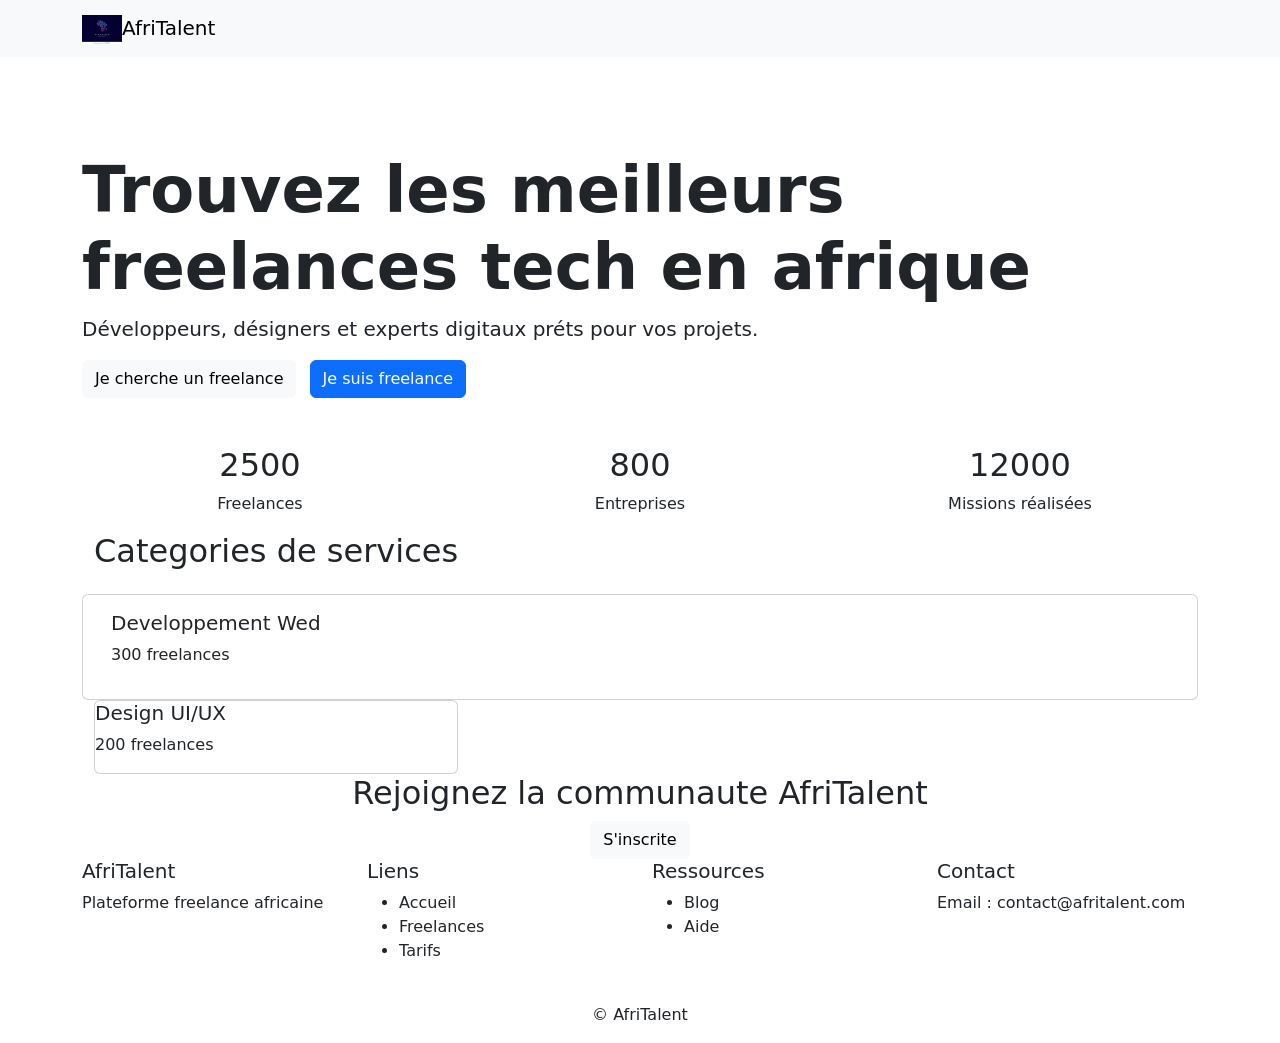
==== index.html @ ae6607b4 "HTML : structure complète des 5 pages avec sections et contenu texte" ====
<!DOCTYPE html>
<html lang="fr">
<head> 
<meta charset="UTF-8"> 
<meta name="viewport" content="width=device-width, initial-scale=1.0"> 
<title>AfriTalent — Accueil</title> 

<link 
href="https://cdn.jsdelivr.net/npm/bootstrap@5.3.0/dist/css/bootstrap.min.css" 
rel="stylesheet"> 

<link rel="stylesheet" href="css/style.css">
</head>
<body>   
    <header>
        <nav class="navbar navbar-expand">
          <div class="container">
            <a class="navbar-brand" href="index.html"></a>

             <button class="navbar-toggler" data-bs-toggle="collapse" data-bs-target="#menu">

              <span class="navbar-toggler-icon"></span>

             </button>

        <div class="collapse navbar-collapse"id="menu">

            <ul class="navbar-nav ms-auto">

                <li class="nav-item"><a class="nav-link" href="index.html">Accueil</a></li>
                <li class="nav-item"><a class="nav-link" href="freelances.html">freelances</a></li>
                <li class="nav-item"><a class="nav-link" href="tarisf.html">Tarisf</a></li>
                <li class="nav-item"><a class="nav-link" href="about.html">A propos</a></li>
                <li class="nav-item"><a class="nav-link" href="contact..html">Contact</a></li>

            </ul>
        </div>
    </nav>
        <nav class="navbar navbar-expand-lg fixed-top bg-light">

            <div class="container">
                <a class="navbar-brand" href="index.html"> <img src="images/Logo.png" width="40" alt="Logo AfriTalent" class="Logo" href="#">AfriTalent</a>

                
               
            </div>
        </div>
    </nav>
</header>

    <main class="container mt-5 pt-5">
        <section class="hero text-centre">
           <h1 class="display-3 fw-bold">Trouvez les meilleurs freelances tech en afrique</h1>

           <p class="lead">Développeurs, désigners et experts digitaux préts pour vos projets.</p>

         <button class="btn btn-light me-2">Je cherche un freelance</button>

          <button class="btn btn-primary">Je suis freelance</button>

        </section>

        <section class="stats text-center mt-5">
            <div class="row mt-5">
                <div class="col-md-4">
                    <h2 class="counter" data-bs-target="2500">2500</h2>

                    <p>Freelances</p>
                </div>

                
                <div class="col-md-4">
                    <h2 class="counter" data-target="800">800</h2>

                     <p>Entreprises</p>
                 </div>
                 <div class="col-md-4">
                    <h2 class="counter" data-target="12000">12000</h2>

                    <p>Missions réalisées</p>
                </div>
                

            </div>
        </section>

        <section class="categories container">
            <h2 class="text-centre">Categories de services</h2>

            <div class="row mt-4">
                <div class="card category">
                    <div class="card-body">
                        <i class="bi bi-code-slash"></i>
                        <h5>Developpement Wed</h5>
                        <p>300 freelances</p>
                    </div>
                </div>
            </div>

            <div class="col-md-4">
                <div class="card category">
                    <div class="card-boby">
                        <i class="bi bi-palette"></i>
                        <h5>Design UI/UX</h5>
                        <p>200 freelances</p>
                    </div>
                </div>
            </div>

        </section>

        <section class="cta text-center">
            <h2>Rejoignez la communaute AfriTalent</h2>

            <a class="btn btn-light" href="#">S'inscrite</a>

        </section>
    </main>

    <footer class="footer">

        <div class="container">
            <div class="row">
                <div class="col-md-3">
                    <h5>AfriTalent</h5>
                <p>Plateforme freelance africaine</p>
       </div>

    <div class="col-md-3">
       <h5>Liens</h5>  
         <ul>
            <li>Accueil</li>
            <li>Freelances</li>
            <li>Tarifs</li>
        </ul> 
     </div>
 

    <div class="col-md-3">
       <h5>Ressources</h5>
         <ul>
           <li>Blog</li>
           <li>Aide</li>
         </ul>
    </div>
   
    <div class="col-md-3">
       <h5>Contact</h5>
    <p>Email : contact@afritalent.com</p>
    </div>



    <p class="text-center mt-4">
      © <span id="year"></span> AfriTalent
    </p>


</footer>

<script src="js/main.js"></script>

<src="https://cdn.jsdelivr.net/npm/bootstrap@5.3.0/dist/js/bootstrap.bundle.min.js"
></script> 


</body>
</html>
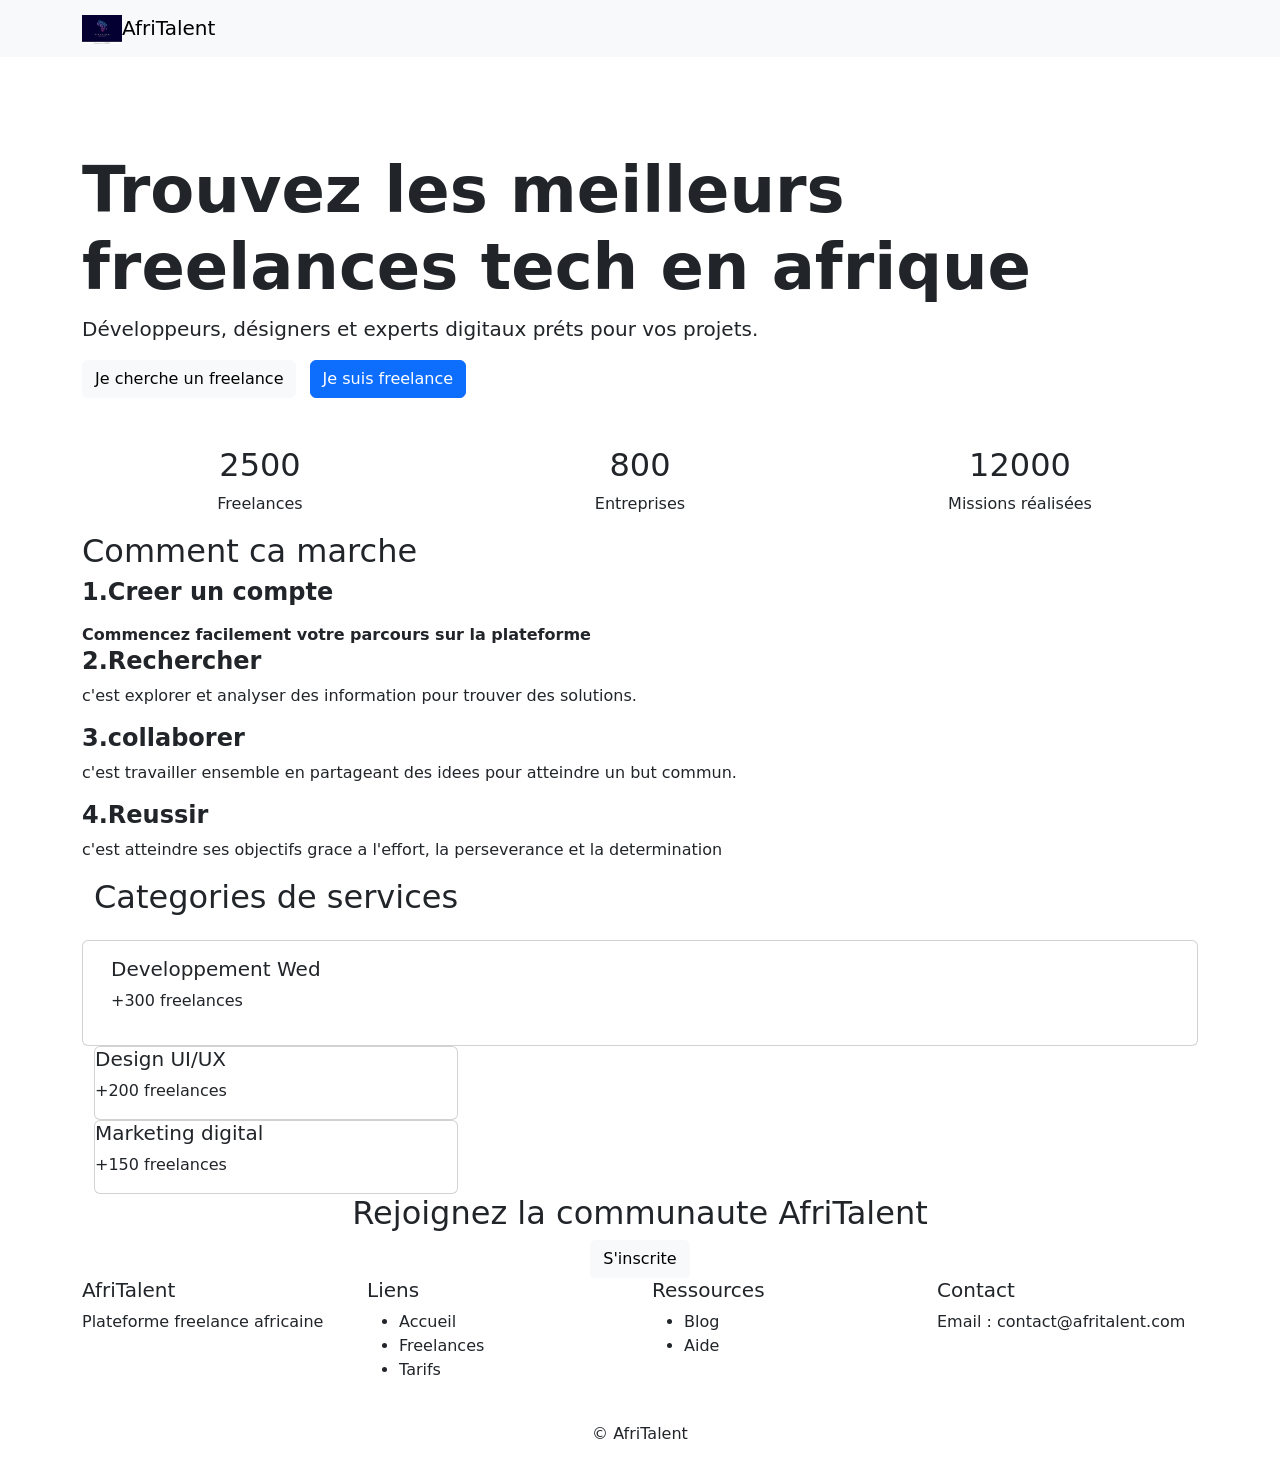
==== commit cbf71e81: "HTML : structure complète des 5 pages avec sections et contenu texte" ====
--- a/index.html
+++ b/index.html
@@ -84,6 +84,32 @@
             </div>
         </section>
 
+        <section class="marche">
+            <h2>Comment ca marche</h2>
+
+
+            <div><i class="fa-solid fa-user"></i></div>
+               <h4><b>1.Creer un compte</b></h4>
+               <p></p>
+  
+                <strong>Commencez facilement votre parcours sur la plateforme</strong>
+
+            <div><i class="fa-solid fa-magnifying-glass fa-2x1"></i></div> 
+               <h4><b>2.Rechercher</b></h4> 
+               <p>c'est explorer et analyser des information pour trouver des solutions.</p> 
+            
+            
+        
+
+            <div><i class="fa-solid fa-user-group fa-2x1"></i></div>
+               <h4><b>3.collaborer</b></h4>
+               <p> c'est travailler ensemble en partageant des idees pour atteindre un but commun.</p>
+
+               <div><i class="fa-solid fa-user-group fa-2x1"></i></div>
+               <h4><b>4.Reussir</b></h4>
+               <p>c'est atteindre ses objectifs grace a l'effort, la perseverance et la determination</p>
+        </section>
+        
         <section class="categories container">
             <h2 class="text-centre">Categories de services</h2>
 
@@ -92,7 +118,7 @@
                     <div class="card-body">
                         <i class="bi bi-code-slash"></i>
                         <h5>Developpement Wed</h5>
-                        <p>300 freelances</p>
+                        <p>+300 freelances</p>
                     </div>
                 </div>
             </div>
@@ -102,10 +128,22 @@
                     <div class="card-boby">
                         <i class="bi bi-palette"></i>
                         <h5>Design UI/UX</h5>
-                        <p>200 freelances</p>
+                        <p>+200 freelances</p>
                     </div>
                 </div>
             </div>
+
+
+            <div class="col-md-4">
+                <div class="card category">
+                    <div class="card-boby">
+                        <i class="bi bi-palette"></i>
+                        <h5>Marketing digital</h5>
+                        <p>+150 freelances</p>
+                    </div>
+                </div>
+            </div>
+
 
         </section>
 
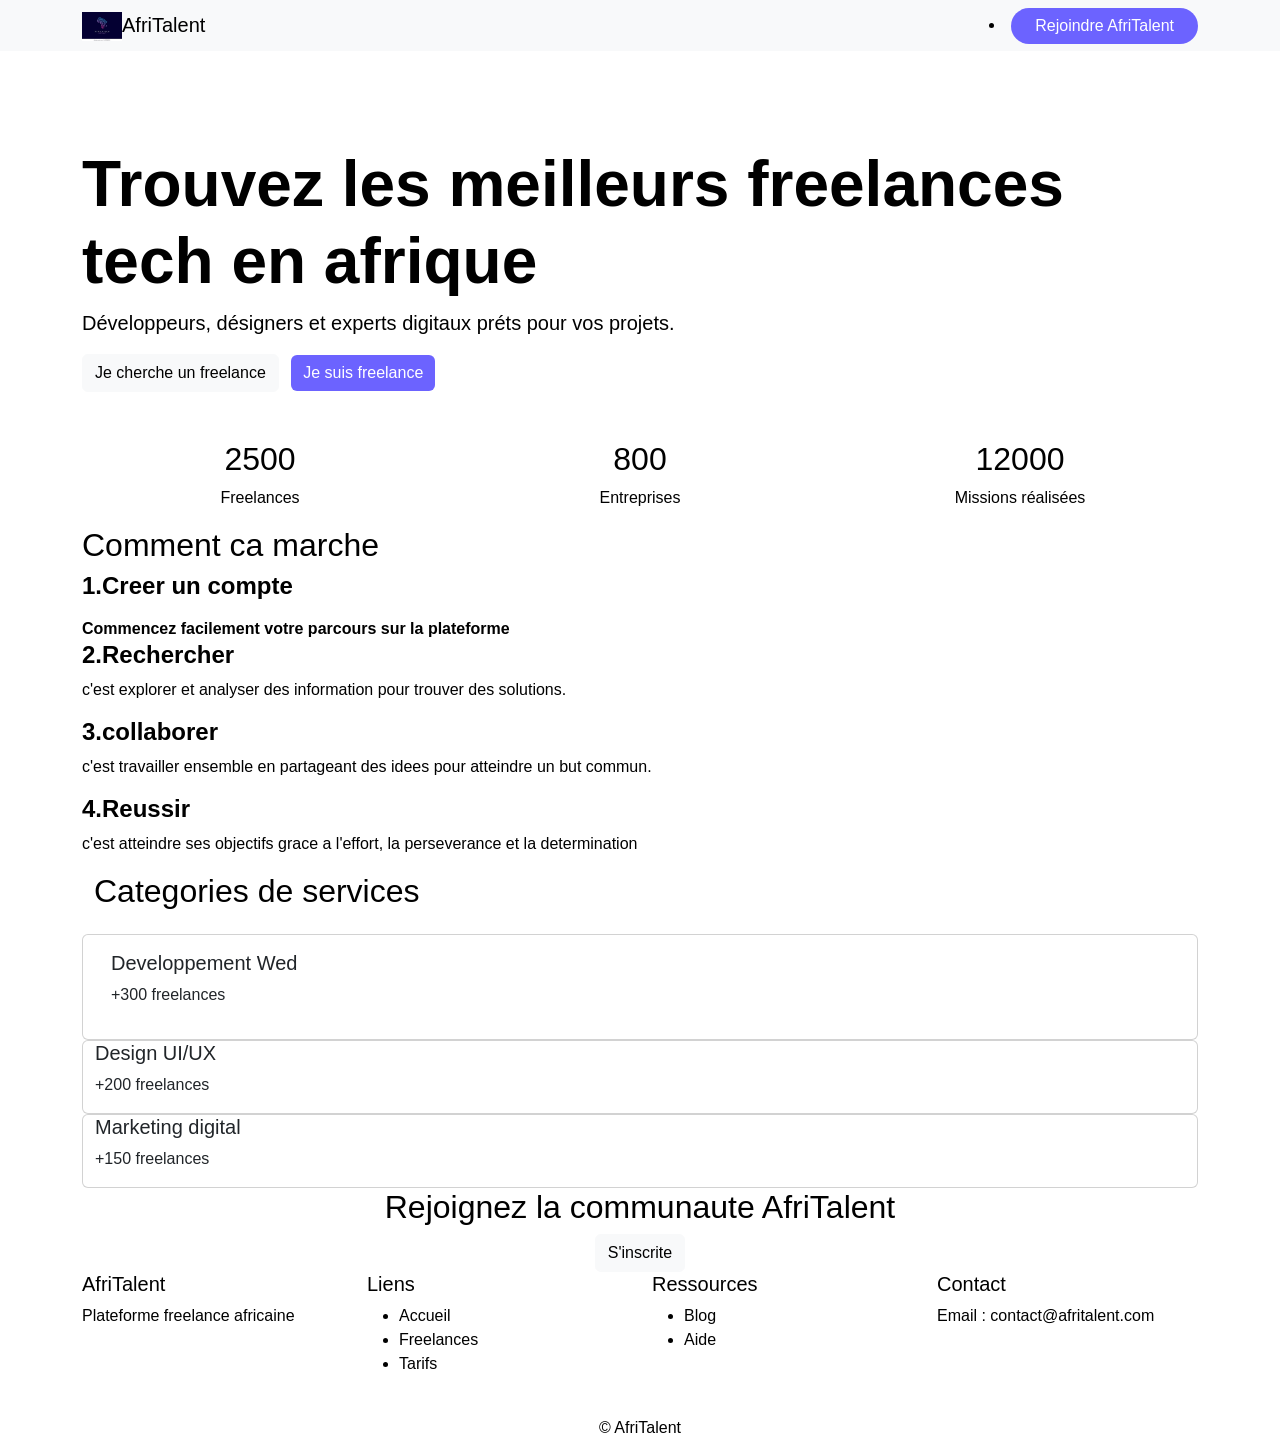
==== commit 9d265b0e: "CSS : variables, typographie, layout général et styles de base" ====
--- a/index.html
+++ b/index.html
@@ -32,7 +32,11 @@
                 <li class="nav-item"><a class="nav-link" href="tarisf.html">Tarisf</a></li>
                 <li class="nav-item"><a class="nav-link" href="about.html">A propos</a></li>
                 <li class="nav-item"><a class="nav-link" href="contact..html">Contact</a></li>
-
+                <li class="nav-item ms-lg-3">
+
+                      <button id="theme-toggle" class="btn btn-sm btn-outline-secondary">🌙</button>
+
+                </li>
             </ul>
         </div>
     </nav>
@@ -42,7 +46,9 @@
                 <a class="navbar-brand" href="index.html"> <img src="images/Logo.png" width="40" alt="Logo AfriTalent" class="Logo" href="#">AfriTalent</a>
 
                 
-               
+                 <li class="nav-item ms-lg-3">
+                        <a class="btn btn-primary rounded-pill px-4" href="#">Rejoindre AfriTalent</a>
+                 </li>
             </div>
         </div>
     </nav>
@@ -123,10 +129,10 @@
                 </div>
             </div>
 
-            <div class="col-md-4">
+            <div class="row -mt-4">
                 <div class="card category">
                     <div class="card-boby">
-                        <i class="bi bi-palette"></i>
+                        <i class="bi bi-code-slash"></i>
                         <h5>Design UI/UX</h5>
                         <p>+200 freelances</p>
                     </div>
@@ -134,10 +140,10 @@
             </div>
 
 
-            <div class="col-md-4">
+            <div class="row -mt-4">
                 <div class="card category">
                     <div class="card-boby">
-                        <i class="bi bi-palette"></i>
+                        <i class="bi bi-code-slash"></i>
                         <h5>Marketing digital</h5>
                         <p>+150 freelances</p>
                     </div>
--- a/css/style.css
+++ b/css/style.css
@@ -0,0 +1,39 @@
+:root{
+   --primary: #6C63FF;
+   --dark:#111;
+   --light:#fff;
+   --gray:#f5f5f5;
+   --text-main:#334155;
+   --fontTitle:'Montserrat' , sans-serif;
+   --fontText:'Poppins' ,sans-serif;
+
+}
+
+*{
+    margin: 0;
+    padding: 0;
+    box-sizing: border-box;
+}
+
+body{
+    font-family:var(--fontText);
+    color:var(--text);
+    background: var(--light);
+    
+
+}
+
+.navbar{
+    background: white;
+    transition: var(--transition);
+    padding: 5px 0;
+}
+
+h1,h2,h3{
+    font-family: var(--fontTitle);
+}
+
+.btn-primary{
+    background: var(--primary);
+    border: none;
+}
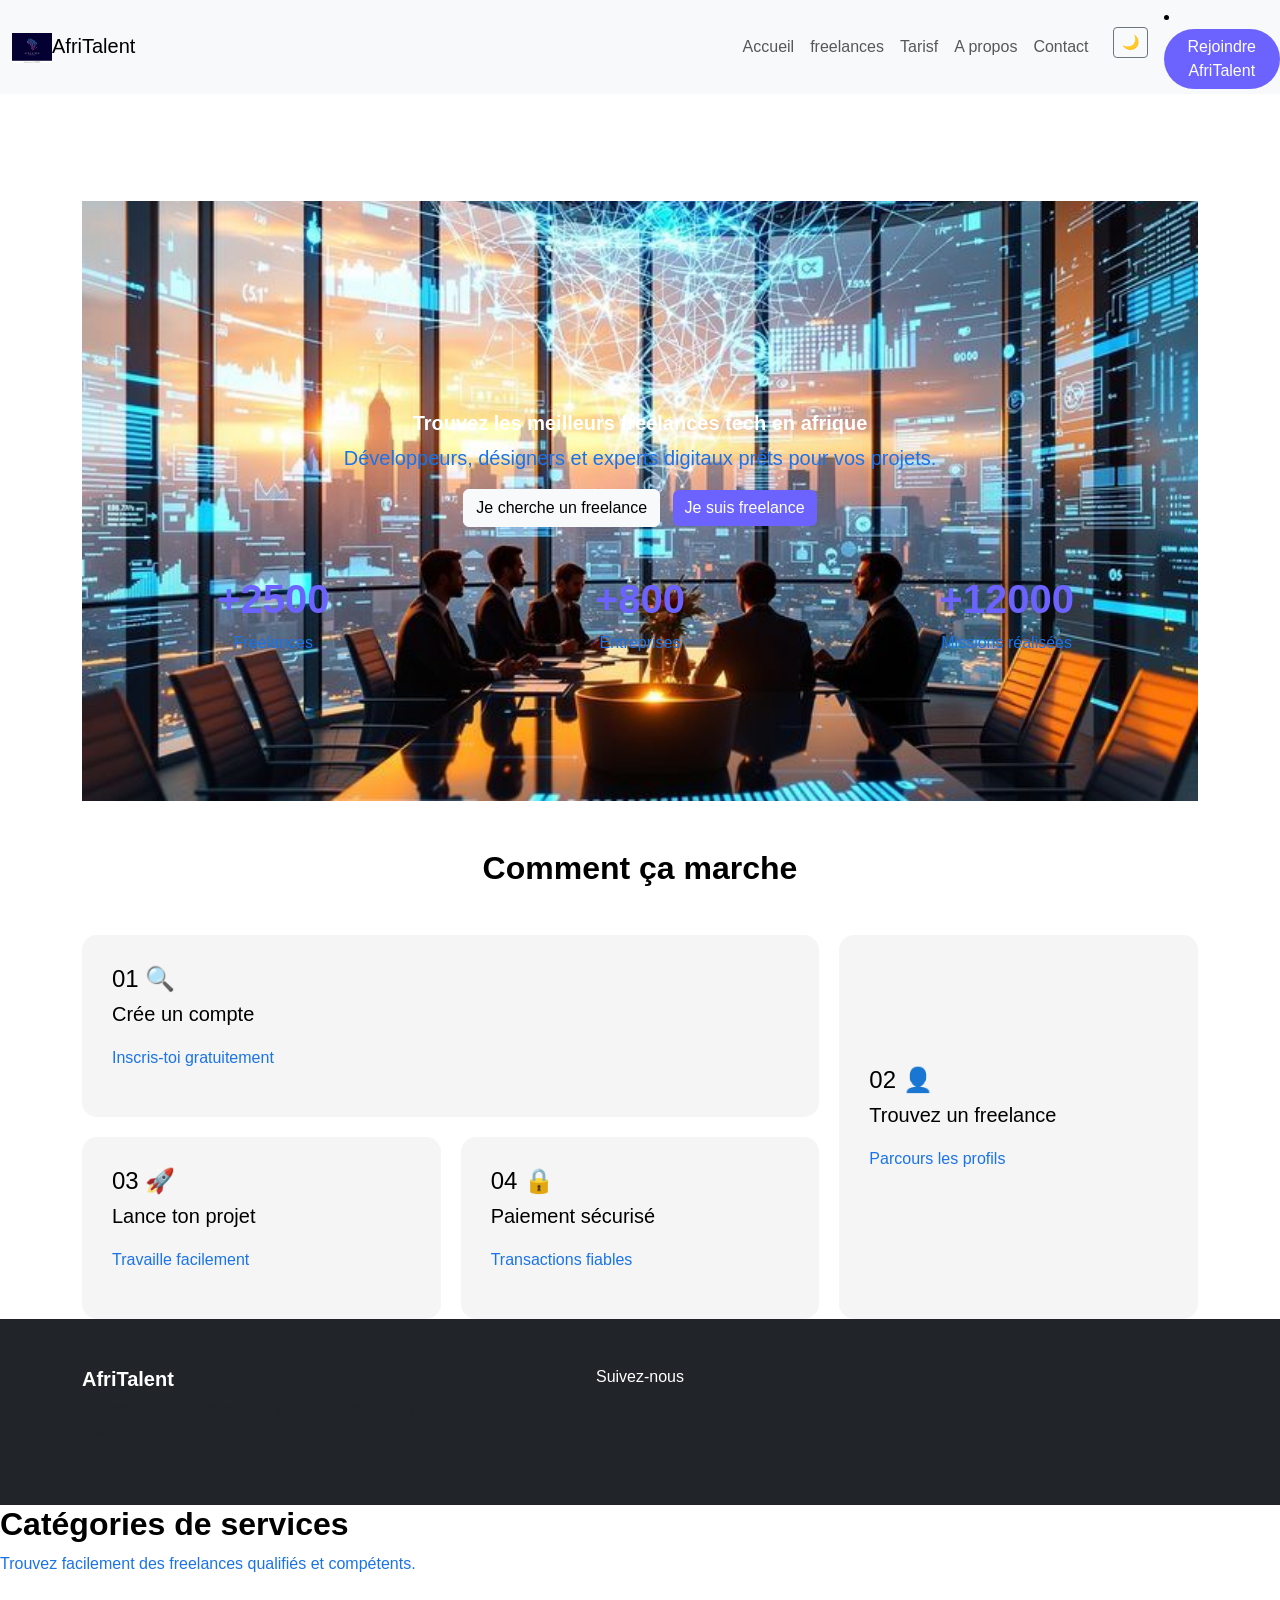
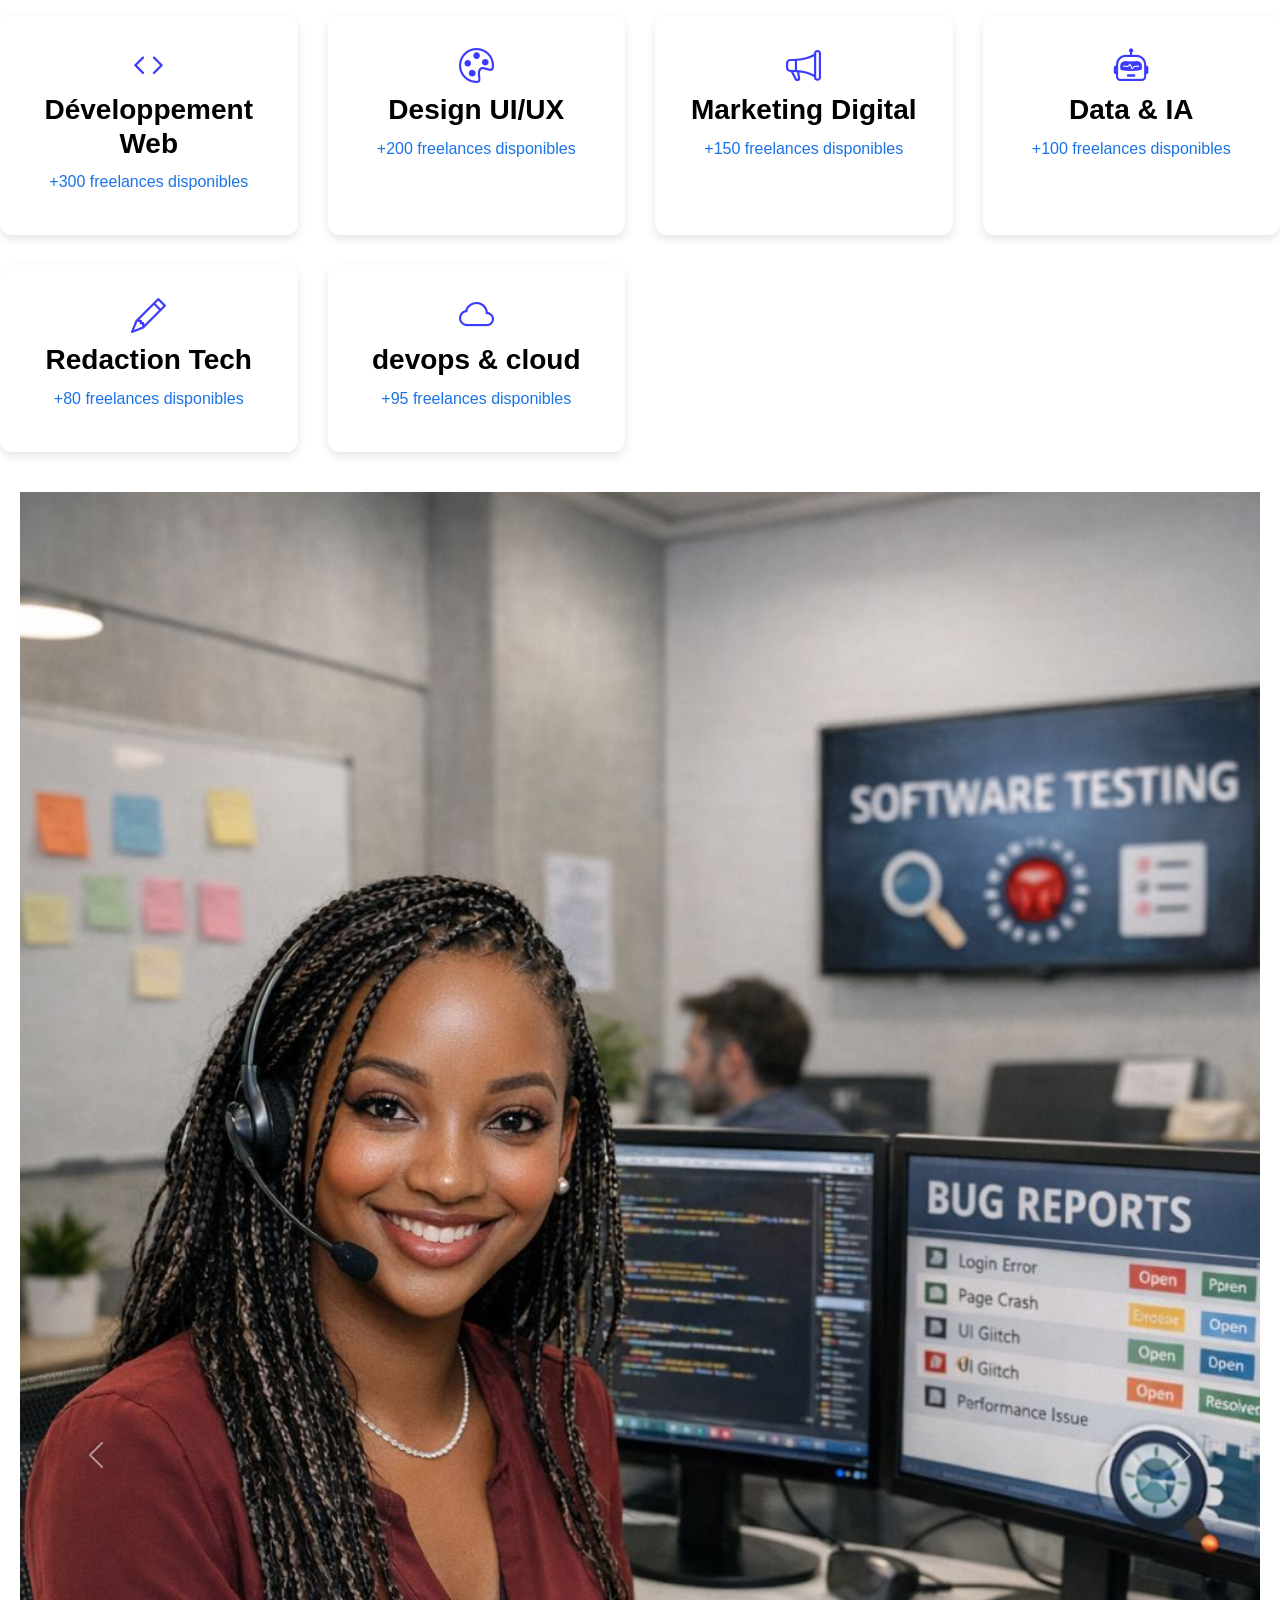
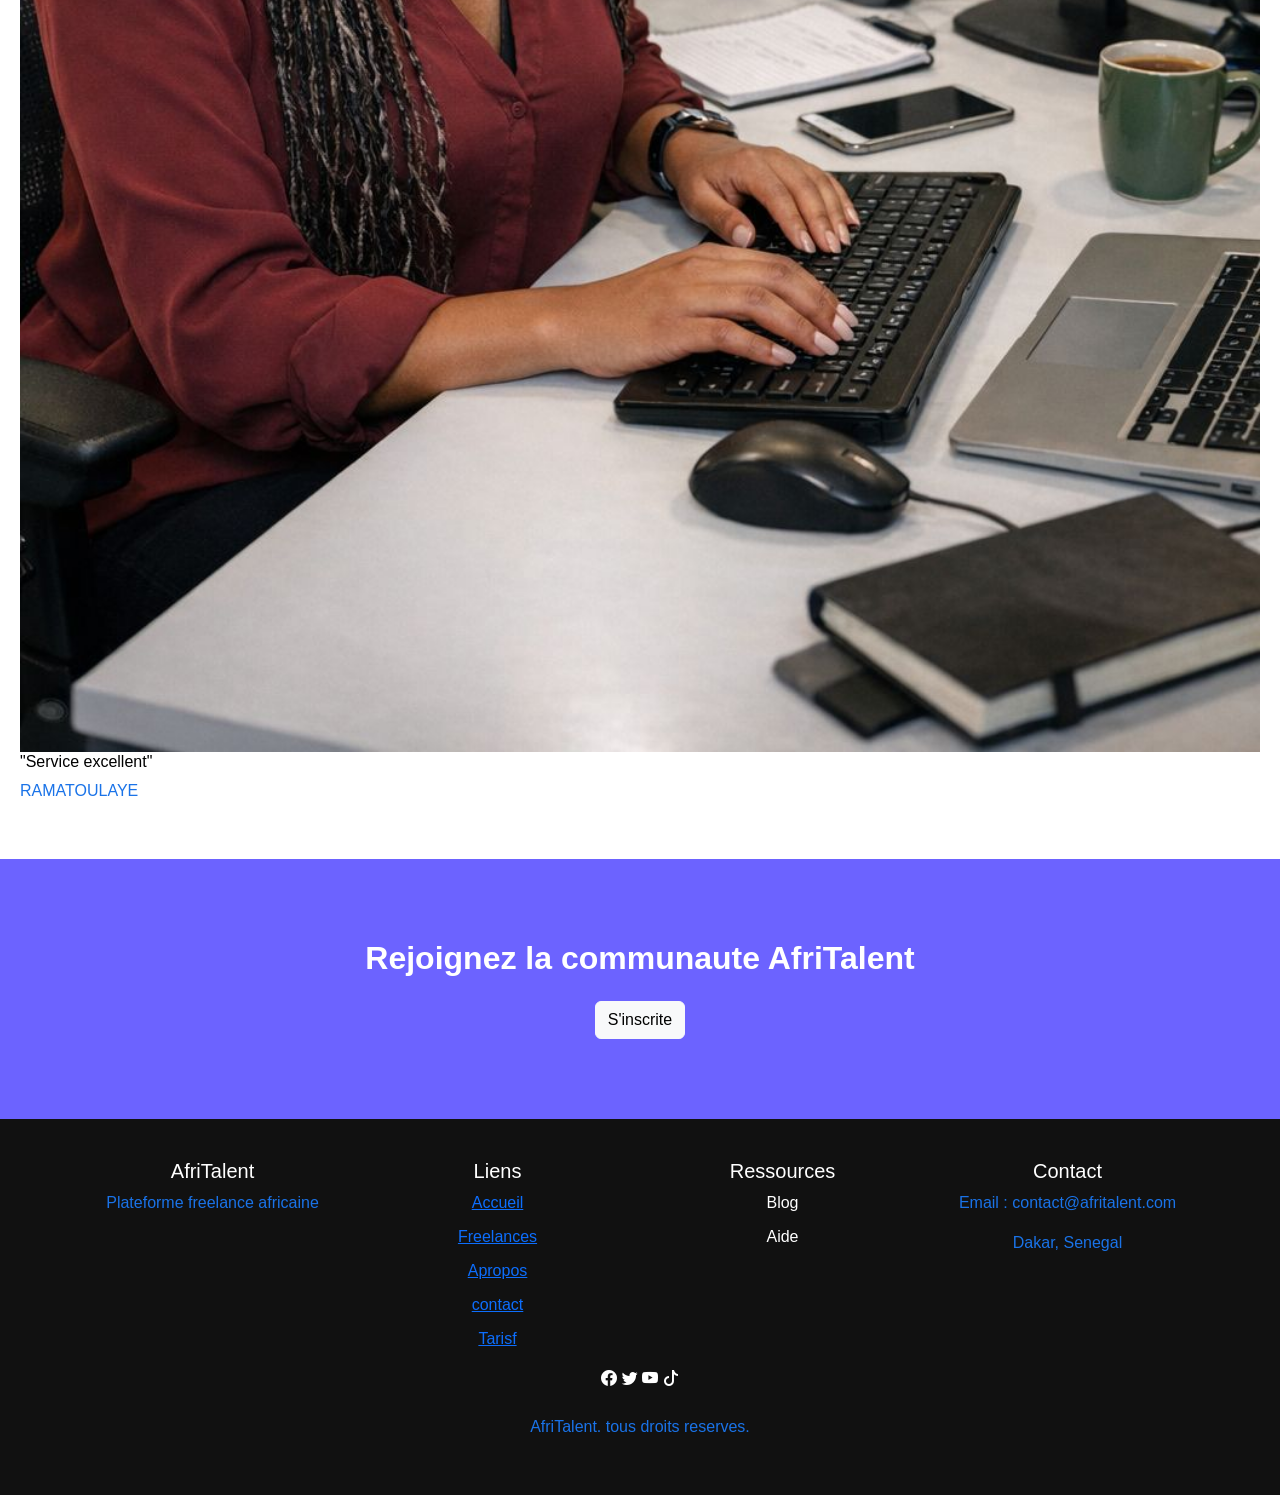
==== commit 82b8bf52: ": Bento Grid, sections hero et catégories, effets hover" ====
--- a/index.html
+++ b/index.html
@@ -1,212 +1,304 @@
 <!DOCTYPE html>
 <html lang="fr">
-<head> 
-<meta charset="UTF-8"> 
-<meta name="viewport" content="width=device-width, initial-scale=1.0"> 
-<title>AfriTalent — Accueil</title> 
-
-<link 
-href="https://cdn.jsdelivr.net/npm/bootstrap@5.3.0/dist/css/bootstrap.min.css" 
-rel="stylesheet"> 
-
-<link rel="stylesheet" href="css/style.css">
+
+<head>
+    <meta charset="UTF-8">
+    <meta name="viewport" content="width=device-width, initial-scale=1.0">
+    <title>AfriTalent — Accueil</title>
+
+    <link href="https://cdn.jsdelivr.net/npm/bootstrap@5.3.0/dist/css/bootstrap.min.css" rel="stylesheet">
+    
+    <link rel="stylesheet" href="https://cdn.jsdelivr.net/npm/bootstrap-icons@1.13.1/font/bootstrap-icons.min.css">
+
+    <link rel="stylesheet" href="css/style.css">
 </head>
-<body>   
+
+<body>
     <header>
         <nav class="navbar navbar-expand">
-          <div class="container">
-            <a class="navbar-brand" href="index.html"></a>
-
-             <button class="navbar-toggler" data-bs-toggle="collapse" data-bs-target="#menu">
-
-              <span class="navbar-toggler-icon"></span>
-
-             </button>
-
-        <div class="collapse navbar-collapse"id="menu">
-
-            <ul class="navbar-nav ms-auto">
-
-                <li class="nav-item"><a class="nav-link" href="index.html">Accueil</a></li>
-                <li class="nav-item"><a class="nav-link" href="freelances.html">freelances</a></li>
-                <li class="nav-item"><a class="nav-link" href="tarisf.html">Tarisf</a></li>
-                <li class="nav-item"><a class="nav-link" href="about.html">A propos</a></li>
-                <li class="nav-item"><a class="nav-link" href="contact..html">Contact</a></li>
-                <li class="nav-item ms-lg-3">
-
-                      <button id="theme-toggle" class="btn btn-sm btn-outline-secondary">🌙</button>
-
-                </li>
-            </ul>
-        </div>
-    </nav>
+            <div class="container">
+                <a class="navbar-brand" href="index.html"></a>
+
+                <button class="navbar-toggler" data-bs-toggle="collapse" data-bs-target="#menu">
+
+                    <span class="navbar-toggler-icon"></span>
+
+                </button>
+
+        </nav>
         <nav class="navbar navbar-expand-lg fixed-top bg-light">
 
             <div class="container">
-                <a class="navbar-brand" href="index.html"> <img src="images/Logo.png" width="40" alt="Logo AfriTalent" class="Logo" href="#">AfriTalent</a>
-
-                
-                 <li class="nav-item ms-lg-3">
-                        <a class="btn btn-primary rounded-pill px-4" href="#">Rejoindre AfriTalent</a>
-                 </li>
-            </div>
-        </div>
-    </nav>
-</header>
-
+                <a class="navbar-brand" href="index.html"> <img src="images/Logo.png" width="40" alt="Logo AfriTalent"
+                        class="Logo" href="#">AfriTalent</a>
+
+            </div>
+            <div class="collapse navbar-collapse w-75" id="menu">
+
+                <ul class="navbar-nav ms-auto">
+
+                    <li class="nav-item"><a class="nav-link" href="index.html">Accueil</a></li>
+                    <li class="nav-item"><a class="nav-link" href="freelances.html">freelances</a></li>
+                    <li class="nav-item"><a class="nav-link" href="tarisf.html">Tarisf</a></li>
+                    <li class="nav-item"><a class="nav-link" href="about.html">A propos</a></li>
+                    <li class="nav-item"><a class="nav-link" href="contact..html">Contact</a></li>
+                    <li class="nav-item ms-lg-3">
+                        <button id="theme-toggle" class="btn btn-sm btn-outline-secondary">🌙</button>
+                    </li>
+                </ul>
+            </div>
+            <li class="nav-item ms-lg-3">
+                <a class="btn btn-primary rounded-pill px-4" href="#">Rejoindre AfriTalent</a>
+            </li>
+            </div>
+        </nav>
+    </header>
+<!--hero-->
     <main class="container mt-5 pt-5">
         <section class="hero text-centre">
-           <h1 class="display-3 fw-bold">Trouvez les meilleurs freelances tech en afrique</h1>
-
-           <p class="lead">Développeurs, désigners et experts digitaux préts pour vos projets.</p>
-
-         <button class="btn btn-light me-2">Je cherche un freelance</button>
-
-          <button class="btn btn-primary">Je suis freelance</button>
-
+            <h1 class="display-3 fw-bold">Trouvez les meilleurs freelances tech en afrique</h1>
+
+            <p class="lead">Développeurs, désigners et experts digitaux préts pour vos projets.</p>
+
+            <button class="btn btn-light me-2">Je cherche un freelance</button>
+
+            <button class="btn btn-primary">Je suis freelance</button>
+             <div class="row mt-5">
+                <div class="col-md-4">
+                    <h2 class="counter" data-bs-target="2500">+2500</h2>
+
+                    <p>Freelances</p>
+                </div> 
+
+
+                <div class="col-md-4">
+                    <h2 class="counter" data-target="800">+800</h2>
+
+                    <p>Entreprises</p>
+                </div>
+                <div class="col-md-4">
+                    <h2 class="counter" data-target="12000">+12000</h2>
+
+                    <p>Missions réalisées</p>
+                </div>
+
+
+            </div>
         </section>
 
-        <section class="stats text-center mt-5">
-            <div class="row mt-5">
-                <div class="col-md-4">
-                    <h2 class="counter" data-bs-target="2500">2500</h2>
-
-                    <p>Freelances</p>
-                </div>
-
-                
-                <div class="col-md-4">
-                    <h2 class="counter" data-target="800">800</h2>
-
-                     <p>Entreprises</p>
-                 </div>
-                 <div class="col-md-4">
-                    <h2 class="counter" data-target="12000">12000</h2>
-
-                    <p>Missions réalisées</p>
-                </div>
-                
-
-            </div>
-        </section>
-
-        <section class="marche">
-            <h2>Comment ca marche</h2>
-
-
-            <div><i class="fa-solid fa-user"></i></div>
-               <h4><b>1.Creer un compte</b></h4>
-               <p></p>
-  
-                <strong>Commencez facilement votre parcours sur la plateforme</strong>
-
-            <div><i class="fa-solid fa-magnifying-glass fa-2x1"></i></div> 
-               <h4><b>2.Rechercher</b></h4> 
-               <p>c'est explorer et analyser des information pour trouver des solutions.</p> 
-            
-            
-        
-
-            <div><i class="fa-solid fa-user-group fa-2x1"></i></div>
-               <h4><b>3.collaborer</b></h4>
-               <p> c'est travailler ensemble en partageant des idees pour atteindre un but commun.</p>
-
-               <div><i class="fa-solid fa-user-group fa-2x1"></i></div>
-               <h4><b>4.Reussir</b></h4>
-               <p>c'est atteindre ses objectifs grace a l'effort, la perseverance et la determination</p>
-        </section>
-        
-        <section class="categories container">
-            <h2 class="text-centre">Categories de services</h2>
-
-            <div class="row mt-4">
-                <div class="card category">
-                    <div class="card-body">
-                        <i class="bi bi-code-slash"></i>
-                        <h5>Developpement Wed</h5>
-                        <p>+300 freelances</p>
-                    </div>
-                </div>
-            </div>
-
-            <div class="row -mt-4">
-                <div class="card category">
-                    <div class="card-boby">
-                        <i class="bi bi-code-slash"></i>
-                        <h5>Design UI/UX</h5>
-                        <p>+200 freelances</p>
-                    </div>
-                </div>
-            </div>
-
-
-            <div class="row -mt-4">
-                <div class="card category">
-                    <div class="card-boby">
-                        <i class="bi bi-code-slash"></i>
-                        <h5>Marketing digital</h5>
-                        <p>+150 freelances</p>
-                    </div>
-                </div>
-            </div>
-
-
-        </section>
-
-        <section class="cta text-center">
-            <h2>Rejoignez la communaute AfriTalent</h2>
-
-            <a class="btn btn-light" href="#">S'inscrite</a>
-
-        </section>
+
     </main>
 
-    <footer class="footer">
-
+<!--Comment ca marche ?-->
+<section class="container mt-5">
+
+<h2 class="text-center mb-5">Comment ça marche</h2>
+
+  <div class="bento-grid">
+
+     <div class="box box1">
+     <h4>01 🔍</h4>
+     <h5>Crée un compte</h5>
+     <p>Inscris-toi gratuitement</p>
+     </div>
+
+    <div class="box box2">
+    <h4>02 👤</h4>
+    <h5>Trouvez un freelance</h5>
+    <p>Parcours les profils</p>
+    </div>
+
+    <div class="box box3">
+    <h4>03 🚀</h4>
+    <h5>Lance ton projet</h5>
+    <p>Travaille facilement</p>
+    </div>
+
+    <div class="box box4">
+    <h4>04 🔒</h4>
+    <h5>Paiement sécurisé</h5>
+    <p>Transactions fiables</p>
+    </div>
+
+</div>
+</section>
+
+
+    <footer class="bg-dark text-white py-5">
         <div class="container">
             <div class="row">
+                <div class="col-md-4 mb-4 mb-md-0">
+                    <h5 class="fw-bold">AfriTalent</h5>
+                    <p class="small text-muted">La plateforme de référence pour le freelancing tech en Afrique.</p>
+                </div>
+                <div class="col-md-4 mb-4 mb-md-0 text-center">
+                    <h6>Suivez-nous</h6>
+                    <div class="d-flex justify-content-center gap-3 fs-4">
+                        <a href="#" class="text-white"><i class="fab fa-linkedin"></i></a>
+                        <a href="#" class="text-white"><i class="fab fa-twitter"></i></a>
+                    </div>
+                </div>
+
+            </div>
+
+        </div>
+    </footer>
+
+<!--categories services-->
+
+<section class="categories">
+    <h2>Catégories de services</h2>
+    <p>Trouvez facilement des freelances qualifiés et compétents.</p>
+
+    <div class="categories-container">
+
+        <div class="categorie-card">
+            <i class="bi bi-code"></i>
+            <h3>Développement Web</h3>
+            <p>+300 freelances disponibles</p>
+        </div>
+
+        <div class="categorie-card">
+            <i class="bi bi-palette"></i>
+            <h3>Design UI/UX</h3>
+            <p>+200 freelances disponibles</p>
+        </div>
+
+        <div class="categorie-card">
+            <i class="bi bi-megaphone"></i>
+            <h3>Marketing Digital</h3>
+            <p>+150 freelances disponibles</p>
+        </div>
+
+        <div class="categorie-card">
+            <i class="bi bi-robot"></i>
+            <h3>Data & IA</h3>
+            <p>+100 freelances disponibles</p>
+        </div>
+
+        <div class="categorie-card">
+            <i class="bi bi-pencil"></i>
+            <h3>Redaction Tech</h3>
+            <p>+80 freelances disponibles</p>
+        </div>
+
+        <div class="categorie-card">
+            <i class="bi bi-cloud"></i>
+            <h3>devops & cloud</h3>
+            <p>+95 freelances disponibles</p>
+        </div>
+
+    </div>
+</section>
+
+
+    <!--TEMOIGNAGES-->
+
+<div id="carouselExample" class="carousel slide">
+     <div class="carousel-inner">
+
+     <div class="carousel-item active">
+      <img src="images/imageR1.jpg" class="d-block w-100" alt="...">
+        <h6>"Service excellent"</h6>
+         <p>RAMATOULAYE</p>
+    </div>
+
+
+    <div class="carousel-item">
+      <img src="images/imageR2.jpg" class="d-block w-100" alt="...">
+       <h6>client satisfait</h6>
+        <p>ASTOU NDIAYE</p>
+    </div>
+
+    <div class="carousel-item">
+      <img src="images/imageR3.jpg" class="d-block w-100" alt="...">
+       <h6>"Top plateforme"</h6>
+       <p>NDEYE NIANG</p>
+    </div>
+
+
+  </div>
+  <button class="carousel-control-prev" type="button" data-bs-target="#carouselExample" data-bs-slide="prev">
+    <span class="carousel-control-prev-icon" aria-hidden="true"></span>
+    <span class="visually-hidden">Previous</span>
+  </button>
+  <button class="carousel-control-next" type="button" data-bs-target="#carouselExample" data-bs-slide="next">
+    <span class="carousel-control-next-icon" aria-hidden="true"></span>
+    <span class="visually-hidden">Next</span>
+  </button>
+</div>
+    
+<!--CTA-->
+    <section class="cta text-center">
+        <h2>Rejoignez la communaute AfriTalent</h2>
+
+        <a class="btn btn-light mt-3" href="#">S'inscrite</a>
+
+    </section>
+
+    </main>
+
+    <footer class="footer">
+
+        <div class="container">
+
+            <div class="row">
+
                 <div class="col-md-3">
                     <h5>AfriTalent</h5>
-                <p>Plateforme freelance africaine</p>
-       </div>
-
-    <div class="col-md-3">
-       <h5>Liens</h5>  
-         <ul>
-            <li>Accueil</li>
-            <li>Freelances</li>
-            <li>Tarifs</li>
-        </ul> 
-     </div>
- 
-
-    <div class="col-md-3">
-       <h5>Ressources</h5>
-         <ul>
-           <li>Blog</li>
-           <li>Aide</li>
-         </ul>
-    </div>
-   
-    <div class="col-md-3">
-       <h5>Contact</h5>
-    <p>Email : contact@afritalent.com</p>
-    </div>
-
-
-
-    <p class="text-center mt-4">
-      © <span id="year"></span> AfriTalent
-    </p>
-
-
-</footer>
-
-<script src="js/main.js"></script>
-
-<src="https://cdn.jsdelivr.net/npm/bootstrap@5.3.0/dist/js/bootstrap.bundle.min.js"
-></script> 
+                    <p>Plateforme freelance africaine</p>
+                </div>
+
+                <div class="col-md-3">
+                    <h5>Liens</h5>
+                    <ul>
+                        <li><a href="">Accueil</a></li>
+                        <li><a href="freelances.html">Freelances</a></li>
+                        <li><a href="about.html">Apropos</a></li>
+                        <li><a href="contact..html">contact</a></li>
+                        <li><a href="tarisf.html">Tarisf</a></li>
+                    </ul>
+                </div>
+
+
+                <div class="col-md-3">
+                    <h5>Ressources</h5>
+                    <ul>
+                        <li>Blog</li>
+                        <li>Aide</li>
+                    </ul>
+                </div>
+
+                <div class="col-md-3">
+                    <h5>Contact</h5>
+                    <p>Email : contact@afritalent.com</p>
+                    <p>Dakar, Senegal</p>
+                </div>
+
+
+                <div>
+                    <i class="bi bi-facebook"><i class="fa-brands fa-facebook"></i></i>
+                    <i class="bi bi-twitter"></i>
+                    <i class="bi bi-youtube"></i>
+                    <i class="bi bi-tiktok"></i>
+                </div>
+            </div>
+
+
+
+            <p class="text-center mt-4">
+                <span id="year"></span> AfriTalent. tous droits reserves.
+            </p>
+
+
+    </footer>
+
+
+    <script src="https://cdn.jsdelivr.net/npm/bootstrap@5.3.0/dist/js/bootstrap.bundle.min.js"></script>
+
+    <script src="js/main.js"></script>
 
 
 </body>
+
 </html>
--- a/css/style.css
+++ b/css/style.css
@@ -6,6 +6,9 @@
    --text-main:#334155;
    --fontTitle:'Montserrat' , sans-serif;
    --fontText:'Poppins' ,sans-serif;
+   --font-body: 'inter' , sans-serif;
+   --spacing-base: 1rem;
+   --navbar-height: 85px;
 
 }
 
@@ -19,6 +22,7 @@
     font-family:var(--fontText);
     color:var(--text);
     background: var(--light);
+    padding-top: var(--navbar-height);
     
 
 }
@@ -31,9 +35,214 @@
 
 h1,h2,h3{
     font-family: var(--fontTitle);
+    font-weight: 600;
+}
+
+.hero{
+    background-image: url('../images/photo.jpg');
+    background-position: center;
+    background-size: cover;
+    background-repeat: no-repeat;
+    color: white;
+    padding: 200px 20px;
+    text-align: center;
+    height: 600px;
+   
+}
+.hero h1{
+    font-size: 45px;
+    font-weight: 700;
+}
+
+.hero h1{
+    font-size: 20px;
+    margin-top: 10px;
+}
+
+.stats{
+    padding: 60px 0;
 }
 
 .btn-primary{
     background: var(--primary);
     border: none;
 }
+
+/* font-weignt */
+.accordion-button{
+    font-weight: 600;
+}
+
+/* valeurs */
+section i{
+    color: var(--primary);
+    margin-bottom: 10px;
+}
+
+.counter{
+    font-size: 40px;
+    font-weight: bold;
+    color: var(--primary);
+}
+
+
+/* formulation */
+
+form button{
+    width: 100%;
+    border-radius: 10px;
+}
+/* Freelances */
+
+.freelances{
+    display: grid;
+    grid-template-rows: repeat(3, 200px);
+    gap: 25px;
+    margin-top: 40px;
+    padding: 20px; 
+}
+.card img{
+    width: 100%;
+    height: 300px;
+    object-fit: cover;
+    border-radius: 10px;
+
+}
+/* about */
+
+.taem img{
+    height: 200px;
+    width: 100%;
+    object-fit: cover;
+    border-radius: 10px;
+}
+
+/* temoignages */
+
+
+.carousel-item{
+    padding: 40px 20px;
+}
+ /* bento grid */
+.bento-grid{
+   display: grid;
+   grid-template-columns: repeat(3, 1fr);
+   gap: 20px;
+   margin-top: 40px;
+   align-items: stretch;
+}
+
+.box{
+    background: #f5f5f5;
+    padding: 30px;
+    border-radius: 15px;
+    height: 100%;
+    display: flex;
+    flex-direction: column;
+    justify-content: center;
+    transition: 0.3s;
+}
+
+.box:hover{
+    transform: translateY(-5px);
+    box-shadow: 0 10px 25px rgba(0, 0, 0, 0 .1);
+}
+/* effet bento */
+.box1{
+    grid-column: span 2;
+}
+
+.box2{
+    grid-row
+    : span 2;
+}
+
+.box p{ 
+    margin-top: 10px;
+    line-height: 1.7;
+
+}
+
+.categories-container{
+    display: grid;
+    grid-template-columns: repeat(auto-fit, minmax(250px, 1fr));
+    gap: 30px;
+    margin-top: 40px;
+}
+
+.categorie-card{
+    background: white;
+    padding: 25px;
+    border-radius: 12px;
+    text-align: center;
+    box-shadow: 0 4px 10px rgba(0,0,0,0.1);
+    transition: 0.3s;
+}
+
+.categorie-card:hover{
+    transform: translateY(-5px);
+}
+
+.categorie-card i{
+    font-size: 35px;
+    color: #3b3bff;
+    margin-bottom: 15px;
+}
+
+.categorie-card h3{
+    margin-bottom: 10px;
+}
+
+
+/* cards */
+.category-card{
+    background: white;
+    padding: 25px;
+    border-radius: 18px;
+    transition: all 0.3s ease;
+    cursor: pointer;
+    border: 1px solid transparent;
+}
+
+.card:hover{
+    transform: translateY( -5px);
+    box-shadow: 0 10px 25px rgba(0,0,0,0.2);
+}
+
+.category-card h3, p{
+   color: #1a73e8;
+}
+/* icone */
+.category-card i {
+    margin-bottom: 10px;
+    display: block;
+    color: var(--text-main);
+}
+
+
+
+/* cta */
+.cta{
+    background: var(--primary);
+    color: white;
+    padding: 80px;
+    text-align: center;
+}
+
+
+/* footer */
+.footer{
+    background: #111;
+    color:white;
+    padding: 40px;
+    text-align: center;
+}
+
+.footer ul{
+    list-style: none;
+    padding: 0;
+}
+
+.footer li{
+    margin-bottom: 10px;
+}
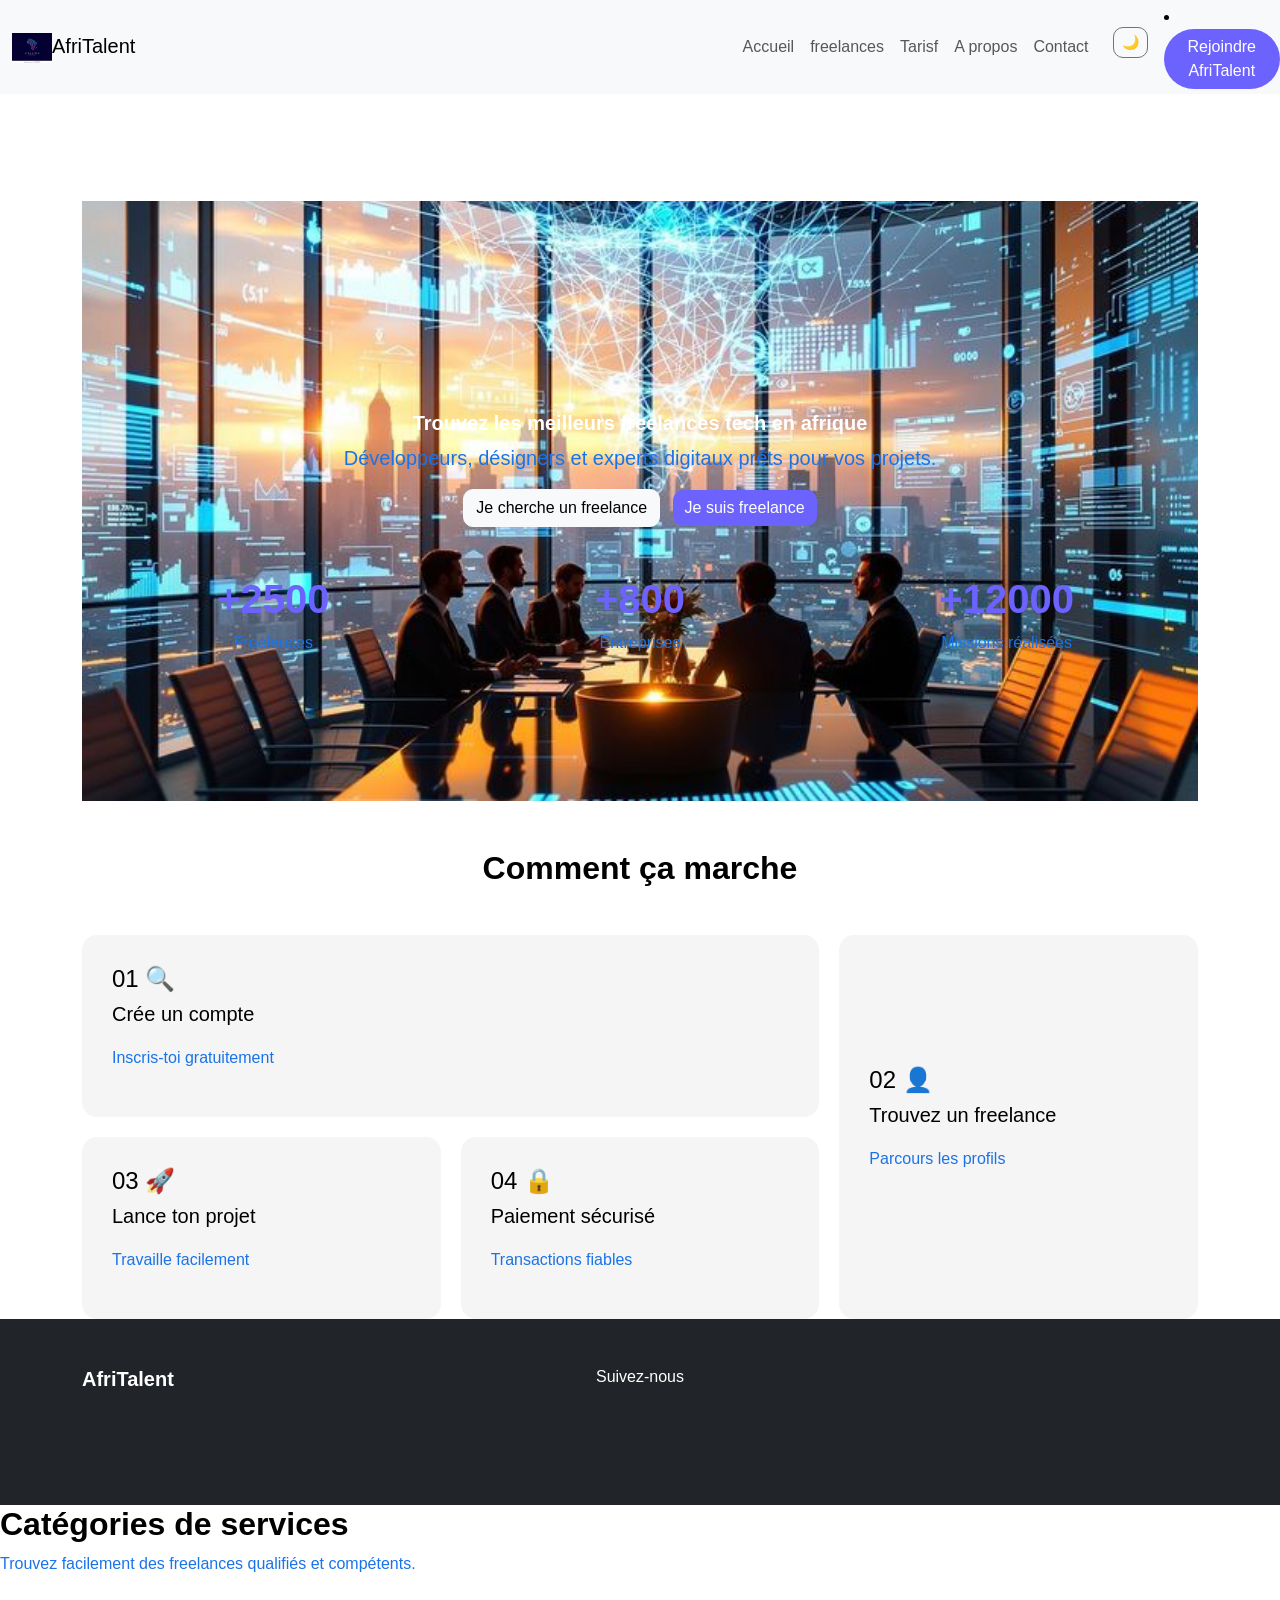
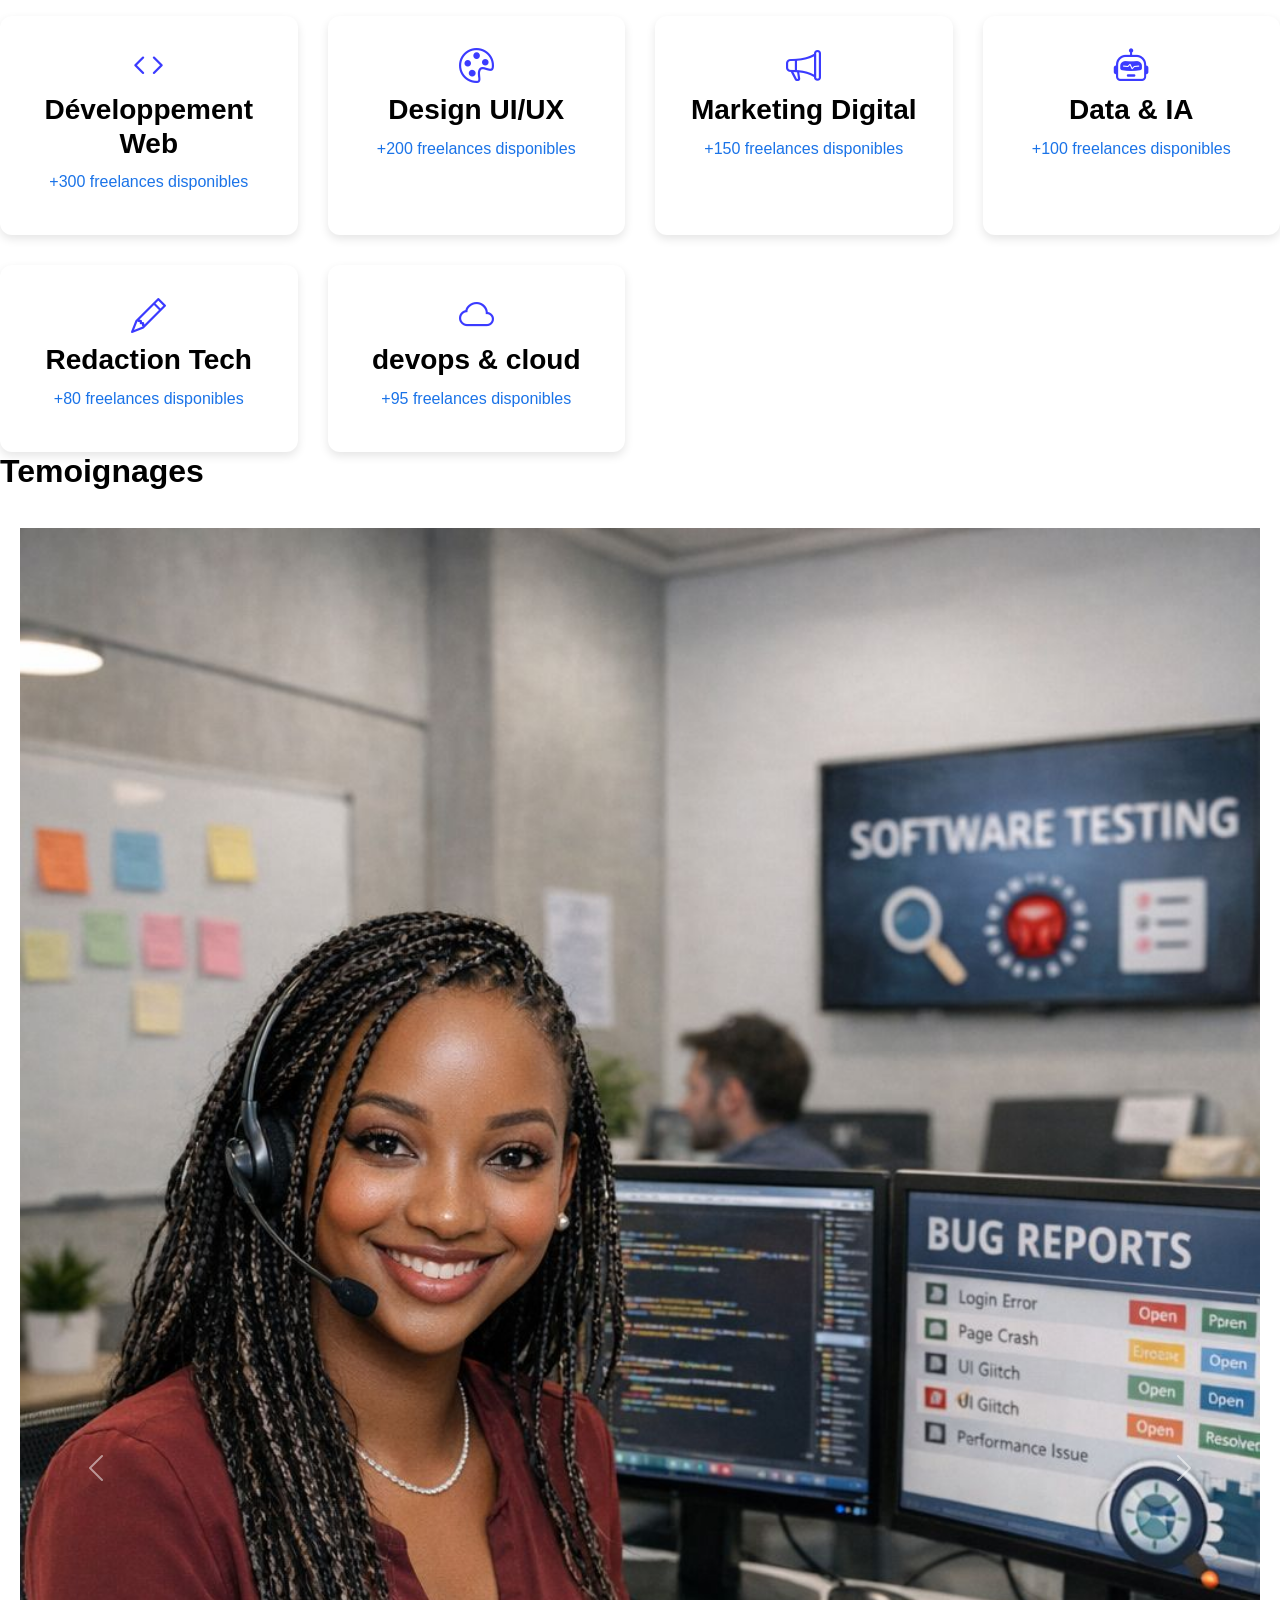
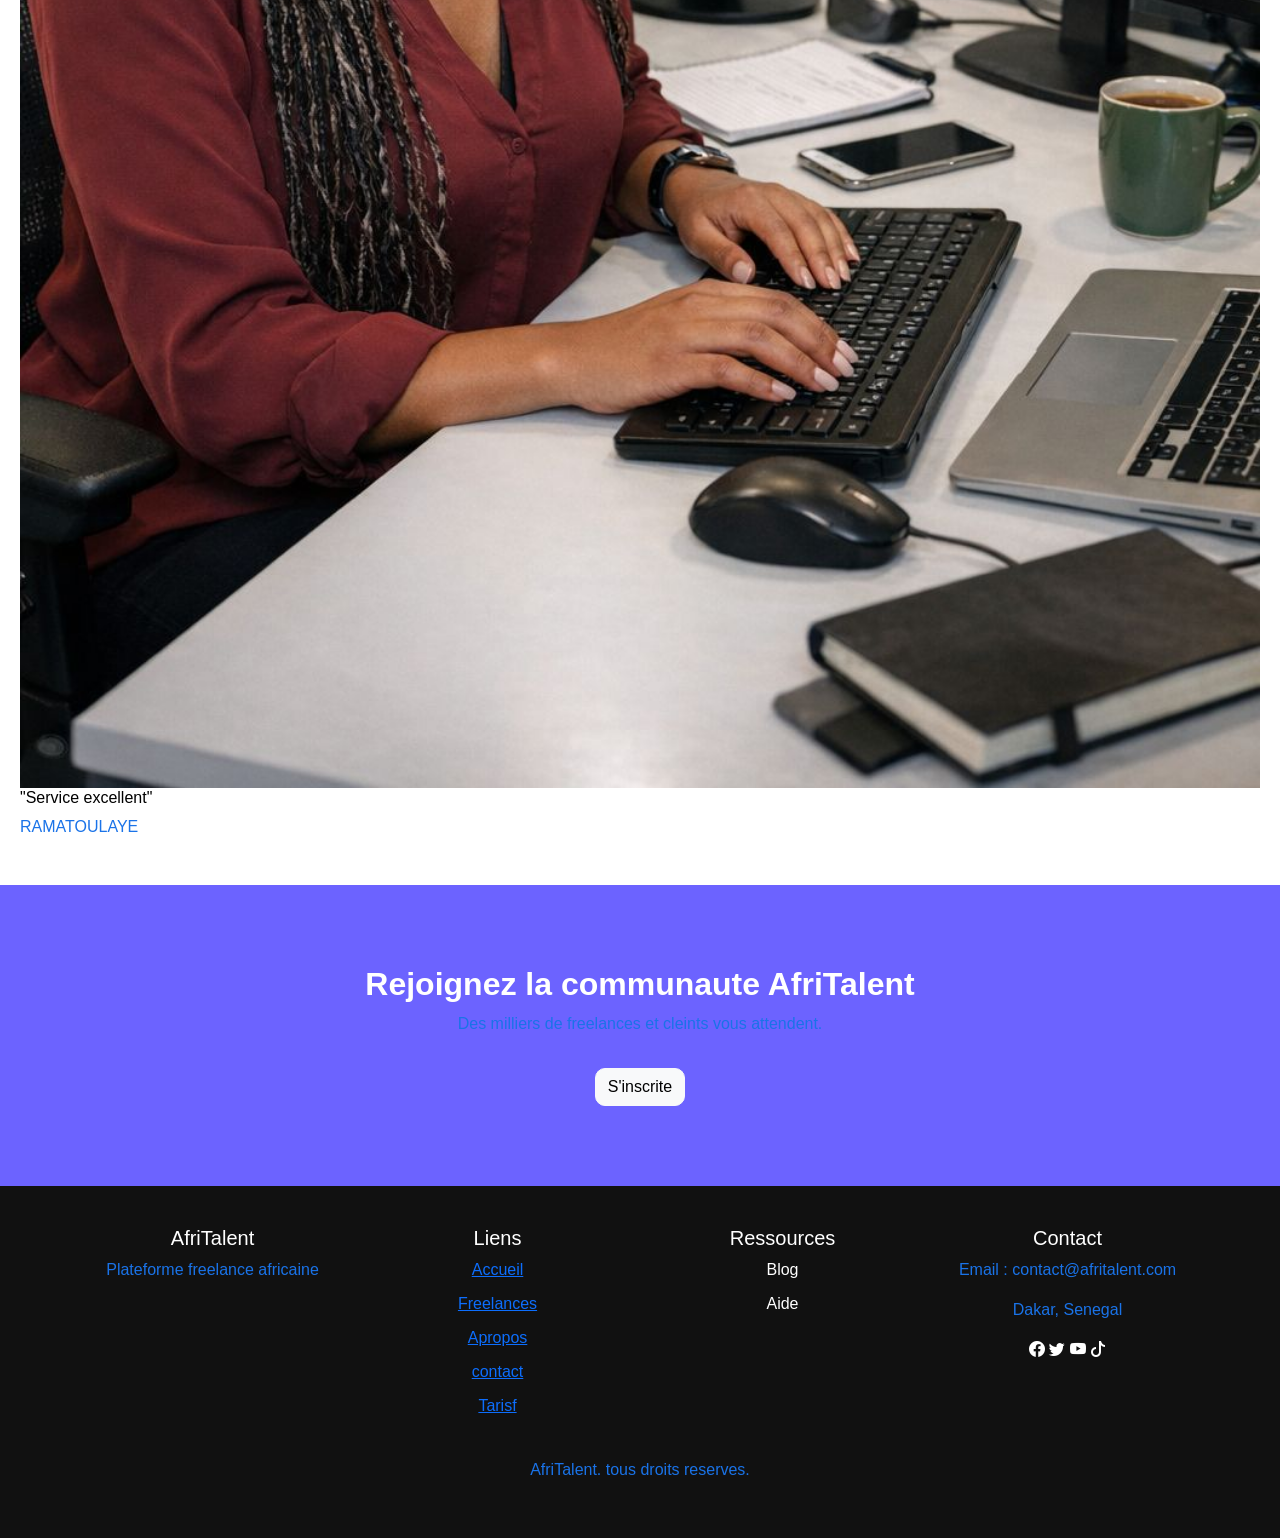
==== commit 5e2374e1: "CSS : responsive design mobile et tablette, media queries" ====
--- a/index.html
+++ b/index.html
@@ -94,7 +94,7 @@
 
 <h2 class="text-center mb-5">Comment ça marche</h2>
 
-  <div class="bento-grid">
+  <div class="bento-grid mt-4">
 
      <div class="box box1">
      <h4>01 🔍</h4>
@@ -152,73 +152,86 @@
 
     <div class="categories-container">
 
+        
         <div class="categorie-card">
             <i class="bi bi-code"></i>
             <h3>Développement Web</h3>
             <p>+300 freelances disponibles</p>
         </div>
-
+        
+        
         <div class="categorie-card">
             <i class="bi bi-palette"></i>
             <h3>Design UI/UX</h3>
             <p>+200 freelances disponibles</p>
         </div>
-
+        
+
+       
         <div class="categorie-card">
             <i class="bi bi-megaphone"></i>
             <h3>Marketing Digital</h3>
             <p>+150 freelances disponibles</p>
         </div>
-
+       
+
+        
         <div class="categorie-card">
             <i class="bi bi-robot"></i>
             <h3>Data & IA</h3>
             <p>+100 freelances disponibles</p>
         </div>
-
+        
+
+        
         <div class="categorie-card">
             <i class="bi bi-pencil"></i>
             <h3>Redaction Tech</h3>
             <p>+80 freelances disponibles</p>
         </div>
-
+        
+
+        
         <div class="categorie-card">
             <i class="bi bi-cloud"></i>
             <h3>devops & cloud</h3>
             <p>+95 freelances disponibles</p>
         </div>
-
-    </div>
+        
+    
+    </div>
+    
 </section>
 
 
     <!--TEMOIGNAGES-->
+<section>
 
 <div id="carouselExample" class="carousel slide">
      <div class="carousel-inner">
-
+  
+        <h2 class="text-centre">Temoignages</h2>
+    
      <div class="carousel-item active">
       <img src="images/imageR1.jpg" class="d-block w-100" alt="...">
         <h6>"Service excellent"</h6>
          <p>RAMATOULAYE</p>
     </div>
 
-
+    
     <div class="carousel-item">
       <img src="images/imageR2.jpg" class="d-block w-100" alt="...">
        <h6>client satisfait</h6>
         <p>ASTOU NDIAYE</p>
     </div>
 
+   
     <div class="carousel-item">
       <img src="images/imageR3.jpg" class="d-block w-100" alt="...">
        <h6>"Top plateforme"</h6>
        <p>NDEYE NIANG</p>
     </div>
-
-
-  </div>
-  <button class="carousel-control-prev" type="button" data-bs-target="#carouselExample" data-bs-slide="prev">
+ <button class="carousel-control-prev" type="button" data-bs-target="#carouselExample" data-bs-slide="prev">
     <span class="carousel-control-prev-icon" aria-hidden="true"></span>
     <span class="visually-hidden">Previous</span>
   </button>
@@ -226,14 +239,24 @@
     <span class="carousel-control-next-icon" aria-hidden="true"></span>
     <span class="visually-hidden">Next</span>
   </button>
-</div>
+
+   </div>
+  </div>
+  
+</section>
+  
+
     
 <!--CTA-->
     <section class="cta text-center">
+        
         <h2>Rejoignez la communaute AfriTalent</h2>
+        <p>Des milliers de freelances et cleints vous attendent.</p>
 
         <a class="btn btn-light mt-3" href="#">S'inscrite</a>
 
+
+    
     </section>
 
     </main>
@@ -252,7 +275,7 @@
                 <div class="col-md-3">
                     <h5>Liens</h5>
                     <ul>
-                        <li><a href="">Accueil</a></li>
+                        <li><a href="index.html">Accueil</a></li>
                         <li><a href="freelances.html">Freelances</a></li>
                         <li><a href="about.html">Apropos</a></li>
                         <li><a href="contact..html">contact</a></li>
@@ -273,32 +296,44 @@
                     <h5>Contact</h5>
                     <p>Email : contact@afritalent.com</p>
                     <p>Dakar, Senegal</p>
-                </div>
-
-
+                
+
+                
                 <div>
                     <i class="bi bi-facebook"><i class="fa-brands fa-facebook"></i></i>
                     <i class="bi bi-twitter"></i>
                     <i class="bi bi-youtube"></i>
                     <i class="bi bi-tiktok"></i>
                 </div>
-            </div>
-
-
-
+                
+            </div>
+
+
+
+
+            
             <p class="text-center mt-4">
                 <span id="year"></span> AfriTalent. tous droits reserves.
-            </p>
-
-
-    </footer>
-
-
-    <script src="https://cdn.jsdelivr.net/npm/bootstrap@5.3.0/dist/js/bootstrap.bundle.min.js"></script>
-
-    <script src="js/main.js"></script>
-
-
+            
+       </div>
+       </div>
+       </div>
+       </div>
+       
+
+   
+   </footer>
+
+<script 
+src="https://cdn.jsdelivr.net/npm/bootstrap@5.3.0/dist/js/bootstrap.bundle.min.js"
+></script> 
+
+<script src="js/main.js"></script>
 </body>
-
-</html>+</html>
+
+    
+
+                
+             
+                
--- a/css/style.css
+++ b/css/style.css
@@ -121,7 +121,8 @@
 
 
 .carousel-item{
-    padding: 40px 20px;
+    padding: 30px 20px;
+   
 }
  /* bento grid */
 .bento-grid{
@@ -245,4 +246,135 @@
 
 .footer li{
     margin-bottom: 10px;
-}+}
+
+/* ANIMATIONS */
+.hero h1,
+.hero h2,
+.hero a{
+    animation: fadeUp 1s ease;
+}
+
+@keyframes fadeUp{
+    from{
+    opacity: 0;
+    transform: translateY(30px);
+    
+}
+
+to{
+    opacity: 1;
+    transform: translateY(0);
+}
+
+}
+
+/* HOVER NAVBAR*/
+.nav-link{
+    transition: 0.3s;
+}
+
+.nav-link:hover{
+    color: var(--primary);
+}
+
+/*Boutons */
+.btn{
+    border-radius: 10px;
+    transition: 0.3s;
+}
+
+.btn:hover{
+    transform: scale(1.05);
+}
+
+/* images */
+img{
+    max-width: 100%;
+}
+
+/* responsive tablet */
+@media(max-width:992px){
+    .hero h1{
+        font-size: 35px;
+}
+    .bento-grid{
+        grid-template-columns: 1fr 1fr;
+}
+}
+
+/* responsive mobile */
+@media(max-width:768px){
+
+.navbar{
+    padding: 10px;
+}    
+.hero{
+    padding: 120px 20px;
+}    
+
+.hero h1{
+    font: size 35px;
+}
+
+.hero h2{
+    font-size: 16px;
+}
+.bento-grid{
+    grid-template-columns: 1fr 1fr;
+}
+.box1,
+box2{
+    grid-column:auto;
+    grid-row: auto;
+}
+.stats .col-md-4{
+    margin-bottom: 20px;
+}
+.category{
+    margin-bottom: 20px;
+}
+.carousel-item{
+    padding: 20px;
+}
+
+.cta h2{
+    font-size: ;
+}
+.footer{
+    text-align: center;
+}
+}
+
+/*petits telephone */
+@media(max-width:480px){
+
+    .hero h1{
+        font-size: 24px;
+}
+    .hero h2{
+        font-size: 14px;
+ }
+
+    .btn{
+        width: 100%;
+        margin-top: 10px;
+}
+
+    .box{
+        padding: 20px;
+}
+}
+
+/*desktop */
+@media(max-width:1200px){
+
+    .container{
+        max-width: 1140px;
+}
+    .hero{
+        font-size: 60px;
+}
+}
+
+
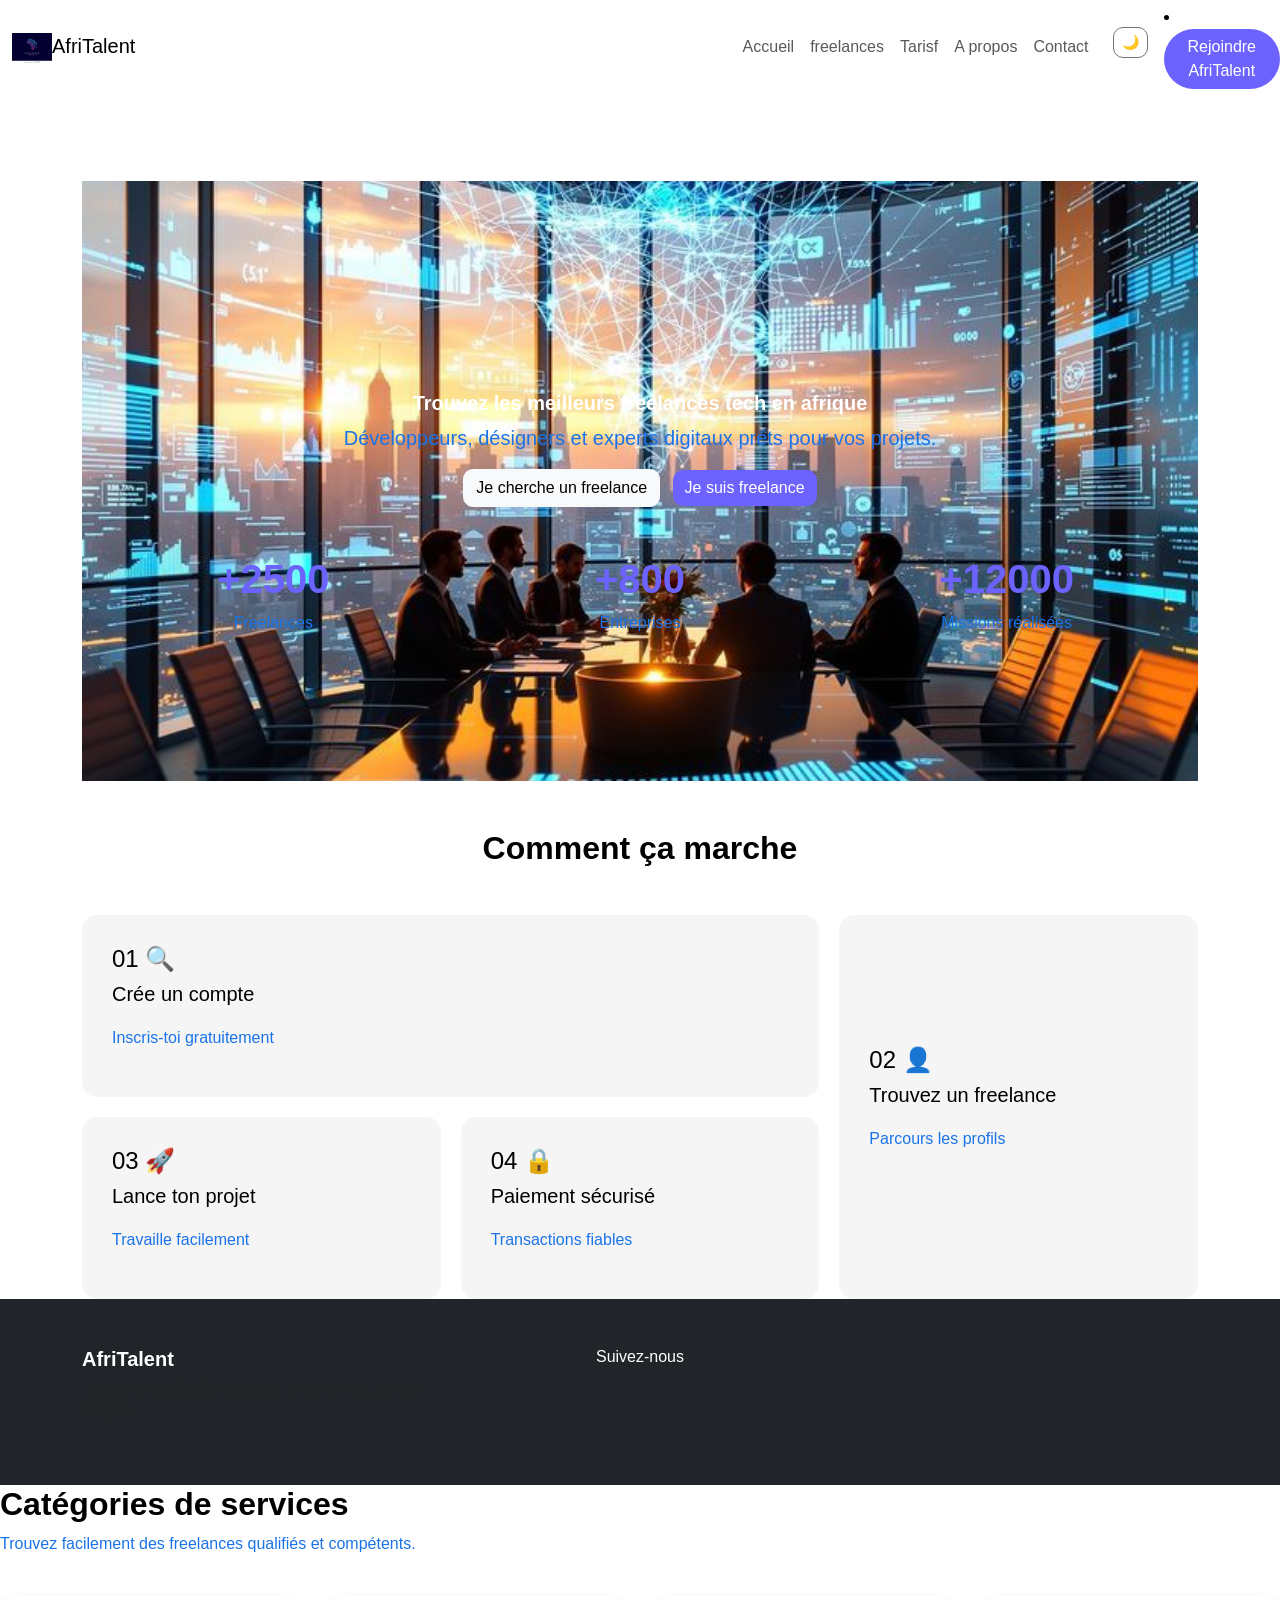
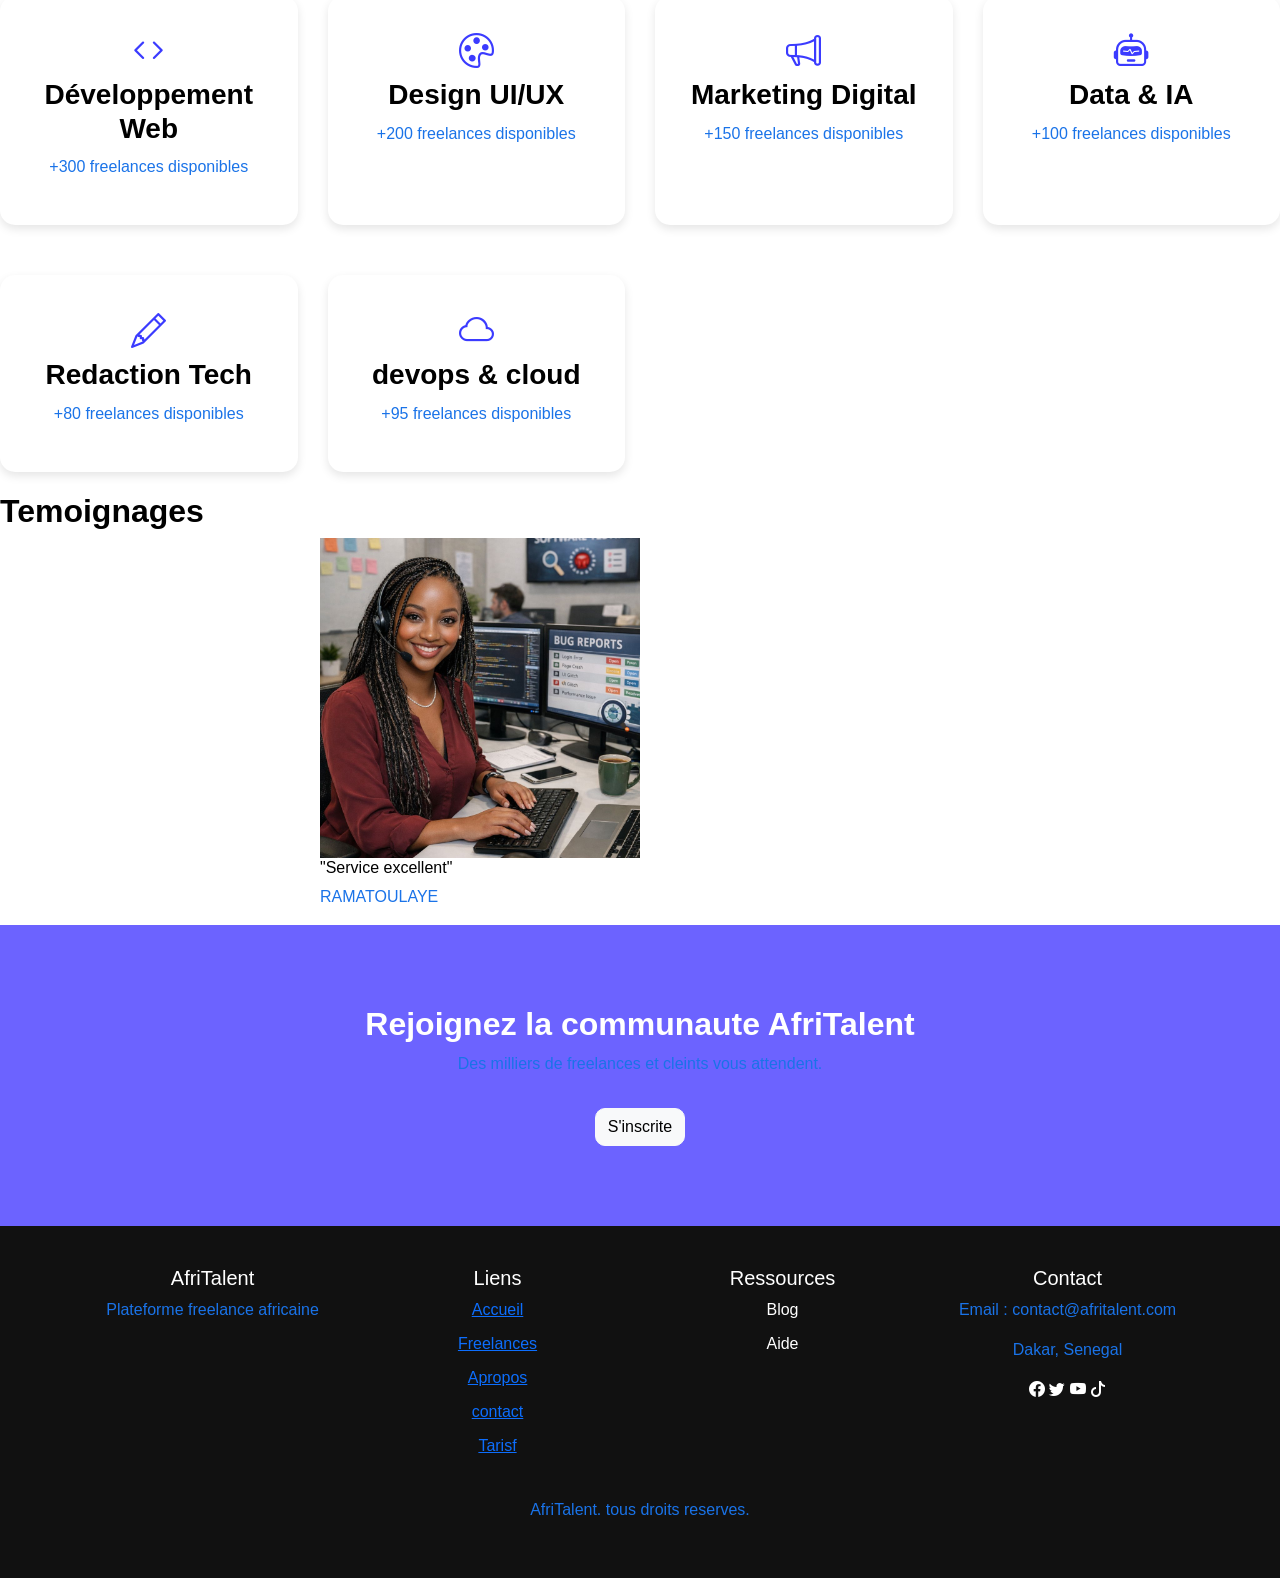
==== commit 74e0aecd: "js :  dark mode avec localStorage, navbar dynamique au scroll" ====
--- a/index.html
+++ b/index.html
@@ -1,5 +1,5 @@
 <!DOCTYPE html>
-<html lang="fr">
+<html lang="fr">    
 
 <head>
     <meta charset="UTF-8">
@@ -15,7 +15,7 @@
 
 <body>
     <header>
-        <nav class="navbar navbar-expand">
+        <nav id="navbar" class="navbar navbar-expand">
             <div class="container">
                 <a class="navbar-brand" href="index.html"></a>
 
@@ -26,7 +26,7 @@
                 </button>
 
         </nav>
-        <nav class="navbar navbar-expand-lg fixed-top bg-light">
+        <nav id="navbar1" class=" navbar navbar-expand-lg fixed-top">
 
             <div class="container">
                 <a class="navbar-brand" href="index.html"> <img src="images/Logo.png" width="40" alt="Logo AfriTalent"
@@ -36,14 +36,13 @@
             <div class="collapse navbar-collapse w-75" id="menu">
 
                 <ul class="navbar-nav ms-auto">
-
                     <li class="nav-item"><a class="nav-link" href="index.html">Accueil</a></li>
                     <li class="nav-item"><a class="nav-link" href="freelances.html">freelances</a></li>
                     <li class="nav-item"><a class="nav-link" href="tarisf.html">Tarisf</a></li>
                     <li class="nav-item"><a class="nav-link" href="about.html">A propos</a></li>
                     <li class="nav-item"><a class="nav-link" href="contact..html">Contact</a></li>
                     <li class="nav-item ms-lg-3">
-                        <button id="theme-toggle" class="btn btn-sm btn-outline-secondary">🌙</button>
+                        <button id="darkModeBtn"  class="btn btn-sm btn-outline-secondary">🌙</button>
                     </li>
                 </ul>
             </div>
@@ -155,7 +154,7 @@
         
         <div class="categorie-card">
             <i class="bi bi-code"></i>
-            <h3>Développement Web</h3>
+           <h3>Développement Web</h3>
             <p>+300 freelances disponibles</p>
         </div>
         
@@ -213,21 +212,21 @@
         <h2 class="text-centre">Temoignages</h2>
     
      <div class="carousel-item active">
-      <img src="images/imageR1.jpg" class="d-block w-100" alt="...">
+      <img src="images/imageR1.jpg" class="d-block w-100 test" alt="...">
         <h6>"Service excellent"</h6>
          <p>RAMATOULAYE</p>
     </div>
 
     
     <div class="carousel-item">
-      <img src="images/imageR2.jpg" class="d-block w-100" alt="...">
+      <img src="images/imageR2.jpg" class="d-block w-100 test" alt="...">
        <h6>client satisfait</h6>
         <p>ASTOU NDIAYE</p>
     </div>
 
    
     <div class="carousel-item">
-      <img src="images/imageR3.jpg" class="d-block w-100" alt="...">
+      <img src="images/imageR3.jpg" class="d-block w-100 test" alt="...">
        <h6>"Top plateforme"</h6>
        <p>NDEYE NIANG</p>
     </div>
--- a/css/style.css
+++ b/css/style.css
@@ -23,16 +23,36 @@
     color:var(--text);
     background: var(--light);
     padding-top: var(--navbar-height);
+    ;
     
 
 }
 
 .navbar{
-    background: white;
-    transition: var(--transition);
+    background: var(--light);
+    /* transition: var(--transition); */
     padding: 5px 0;
-}
-
+    position: fixed;
+    top: 0;
+    left: 0;
+    width: 100%;
+    /* background-color: transparent;  */
+    /* color: #ffffff; */
+    /* transition: all 0.4s ease-in-out; */
+    z-index: 9;
+}
+
+
+/* NAVBAR SCROLL */
+#navbar1.navbarScroll{
+   background-color:var(--primary);
+   padding: 0;
+   color: var(--light);
+   box-shadow:0 2px 10px rgba(0,0,0,0.1)
+}
+.navbarScroll .nav-link{
+    color: var(--light);
+}
 h1,h2,h3{
     font-family: var(--fontTitle);
     font-weight: 600;
@@ -121,8 +141,12 @@
 
 
 .carousel-item{
-    padding: 30px 20px;
-   
+    width: 50%;
+    padding-left: 20rem;
+}
+.test{
+    height: 20rem;
+    object-fit: cover;
 }
  /* bento grid */
 .bento-grid{
@@ -173,11 +197,13 @@
 
 .categorie-card{
     background: white;
-    padding: 25px;
-    border-radius: 12px;
+    padding: 30px;
+    border-radius: 15px;
     text-align: center;
     box-shadow: 0 4px 10px rgba(0,0,0,0.1);
     transition: 0.3s;
+    text-align: center;
+    margin-bottom: 20px;
 }
 
 .categorie-card:hover{
@@ -378,3 +404,30 @@
 }
 
 
+/* BOUTON RETOUR HAUT */
+#scrollTopBtn{
+position:fixed;
+bottom:20px;
+right:20px;
+background:var(--primary);
+color:white;
+border:none;
+padding:12px 15px;
+border-radius:50%;
+cursor:pointer;
+display:none;
+z-index:999;
+}
+/* DARK MODE */
+body{
+    background-color: #fff;
+    color:#000;
+
+   font-family: Arial, Helvetica, sans-serif;
+}
+
+.dark{
+    background-color: #333;
+    color: #fff;
+}
+
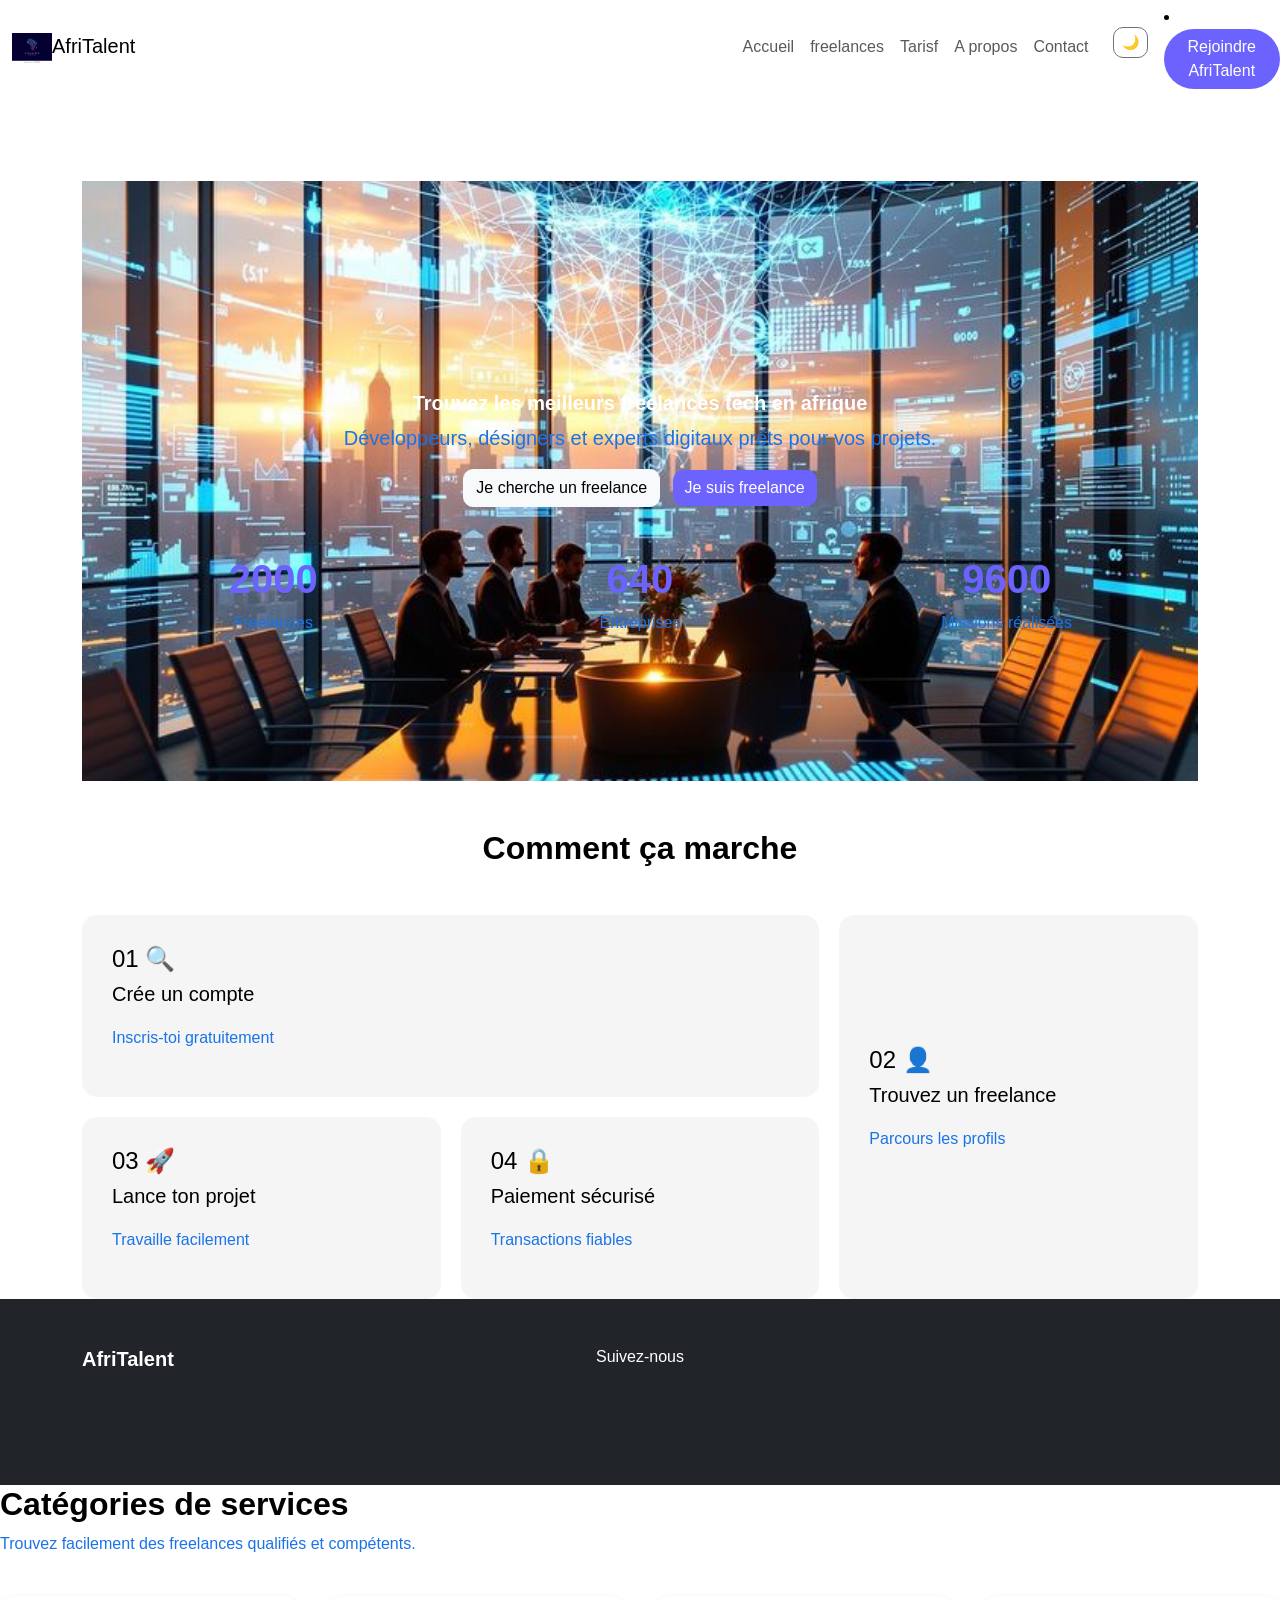
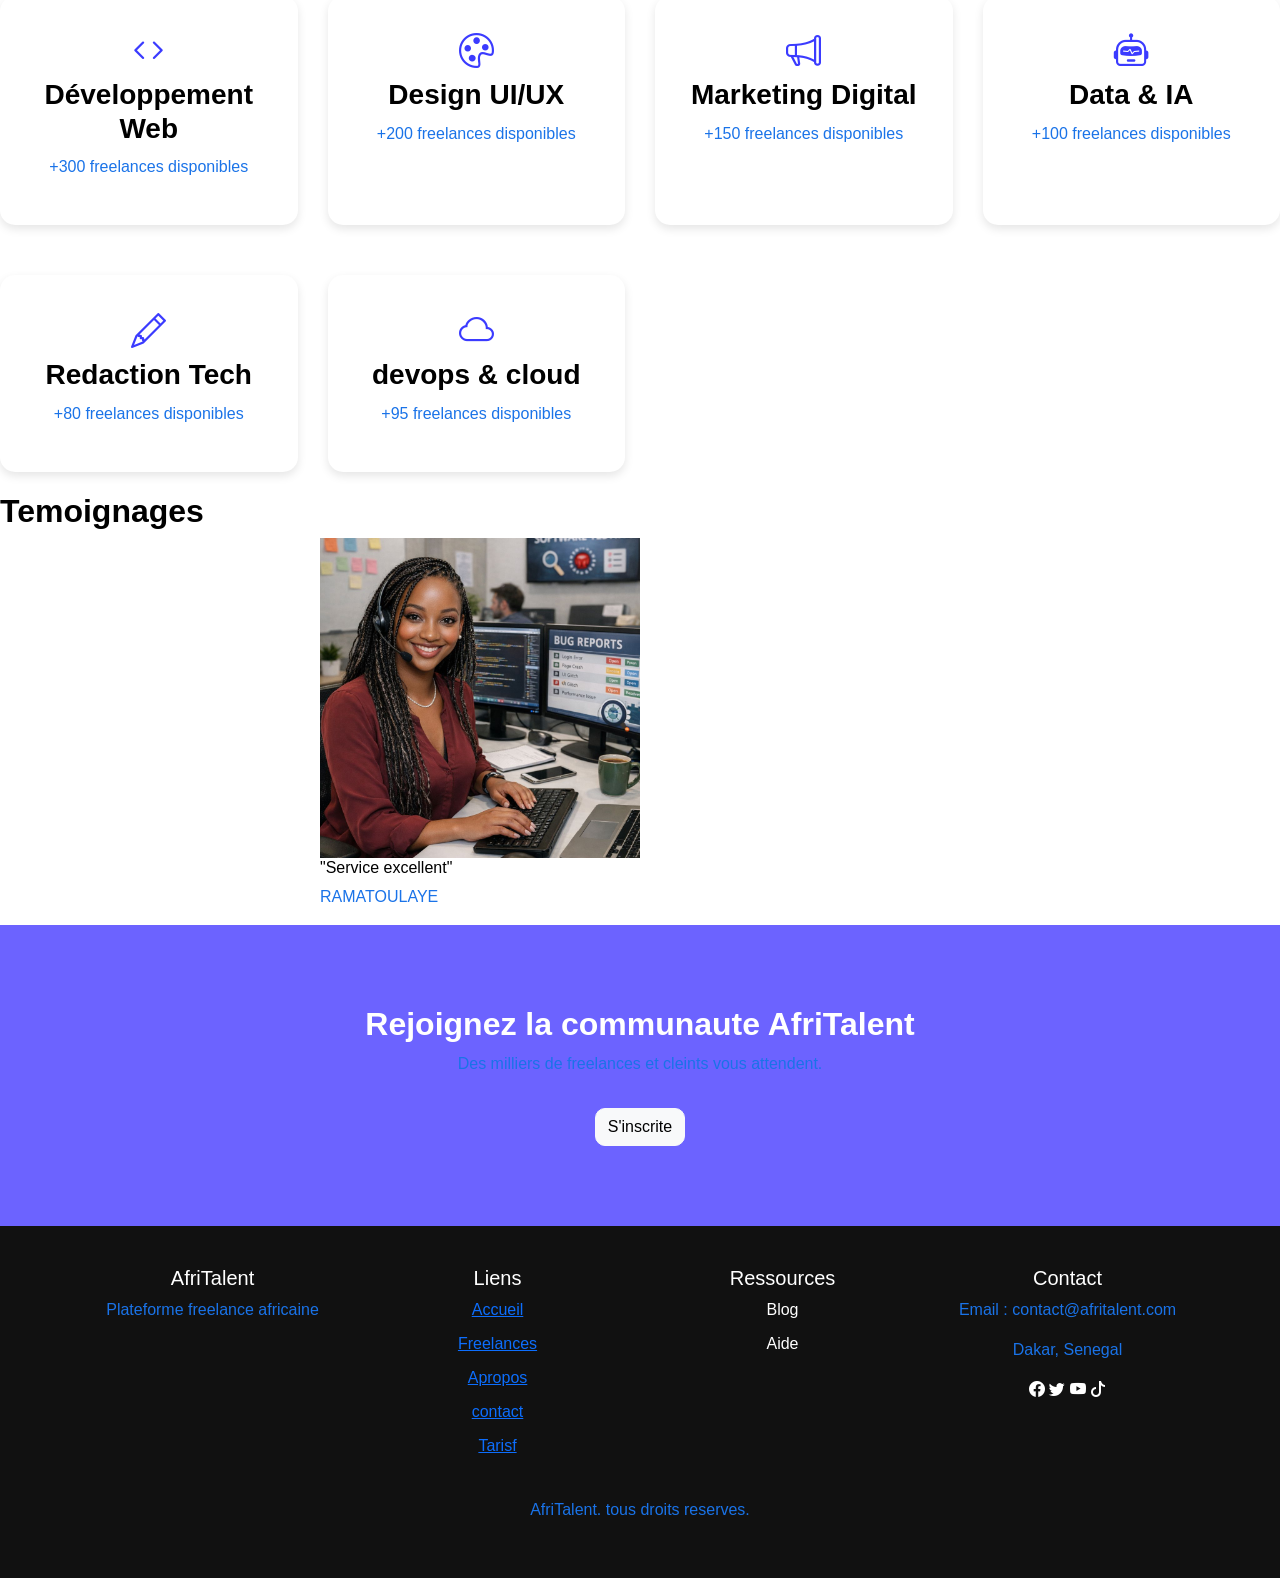
==== commit 00822f9e: "JS : compteurs animés au scroll et animations fade-in des sections" ====
--- a/index.html
+++ b/index.html
@@ -64,7 +64,7 @@
             <button class="btn btn-primary">Je suis freelance</button>
              <div class="row mt-5">
                 <div class="col-md-4">
-                    <h2 class="counter" data-bs-target="2500">+2500</h2>
+                    <h2 class="counter" data-target="2500">+2500</h2>
 
                     <p>Freelances</p>
                 </div> 
--- a/css/style.css
+++ b/css/style.css
@@ -431,3 +431,16 @@
     color: #fff;
 }
 
+.fade-in{
+    opacity: 0;
+    transform: translateY(40px);
+    transition: all 0.8s ease;
+}
+
+.fade-in.show{
+    opacity: 1;
+    transform: translateY(0);
+}
+
+
+
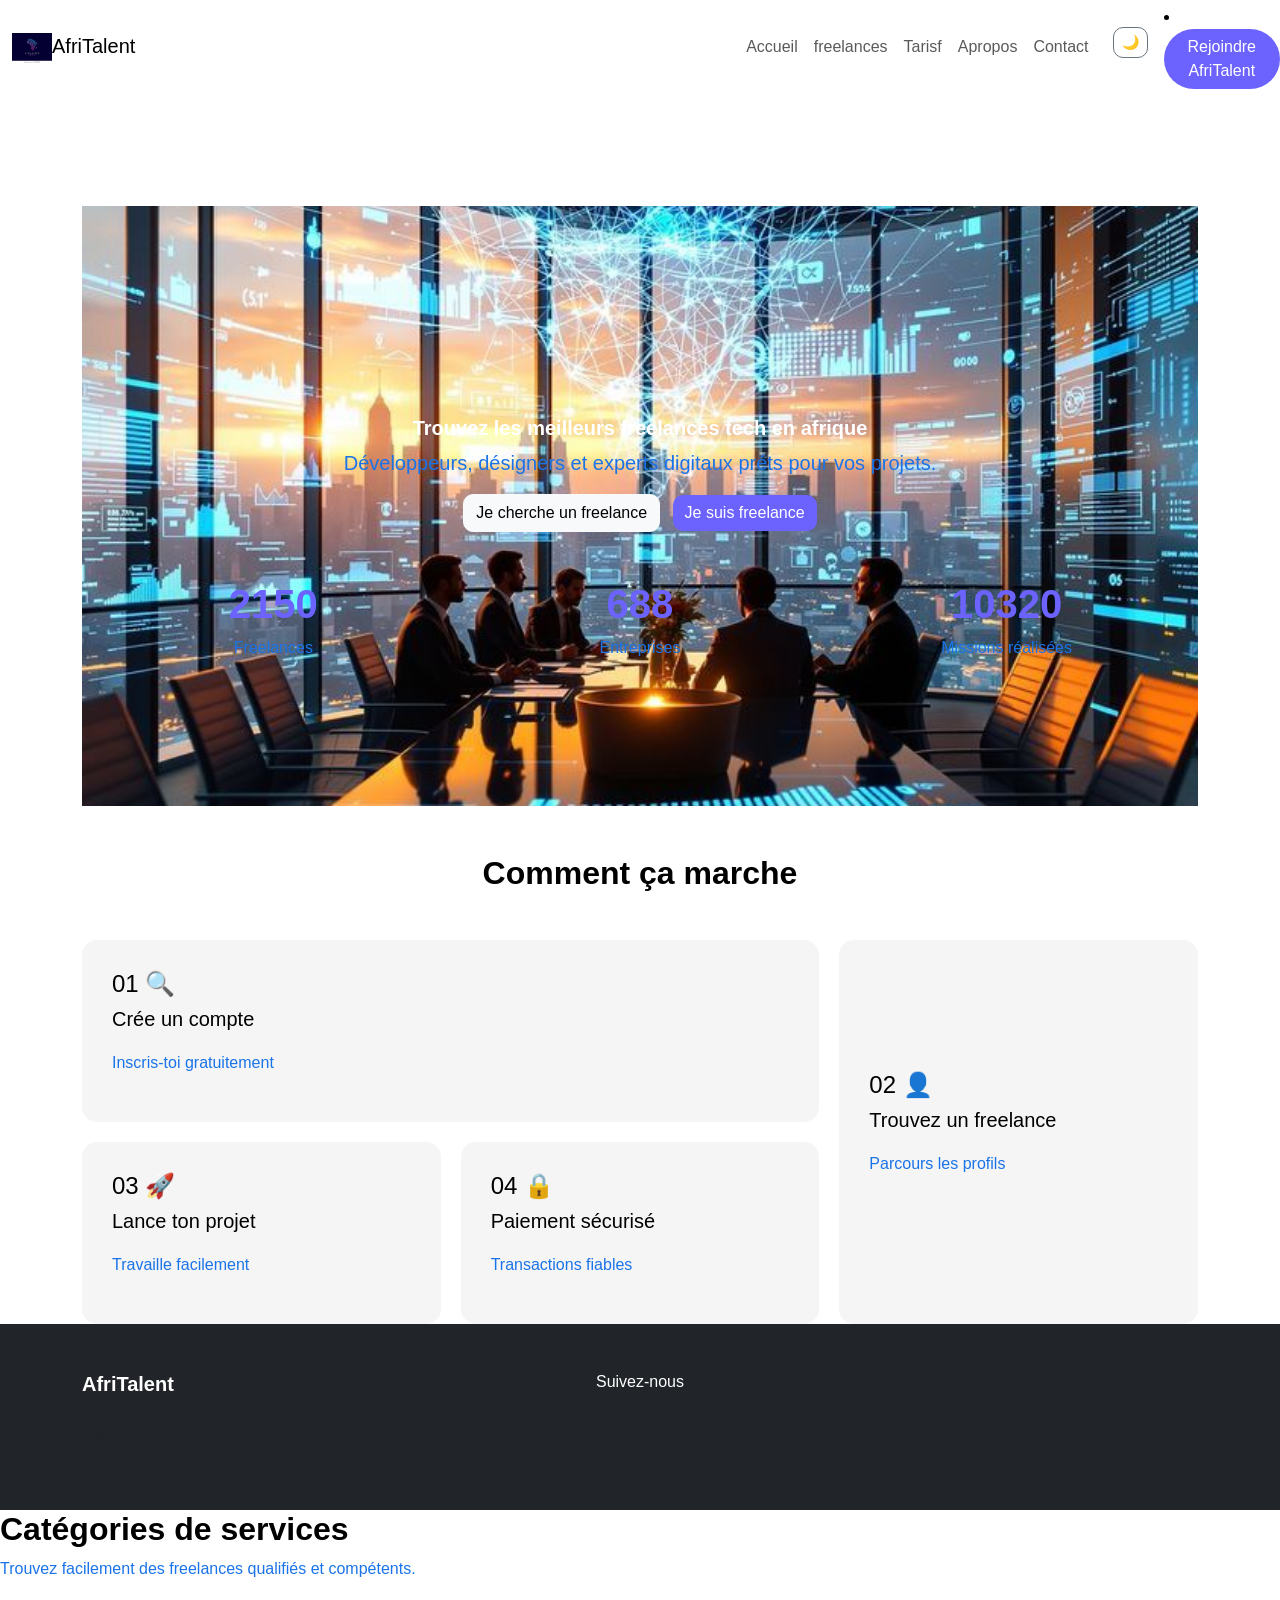
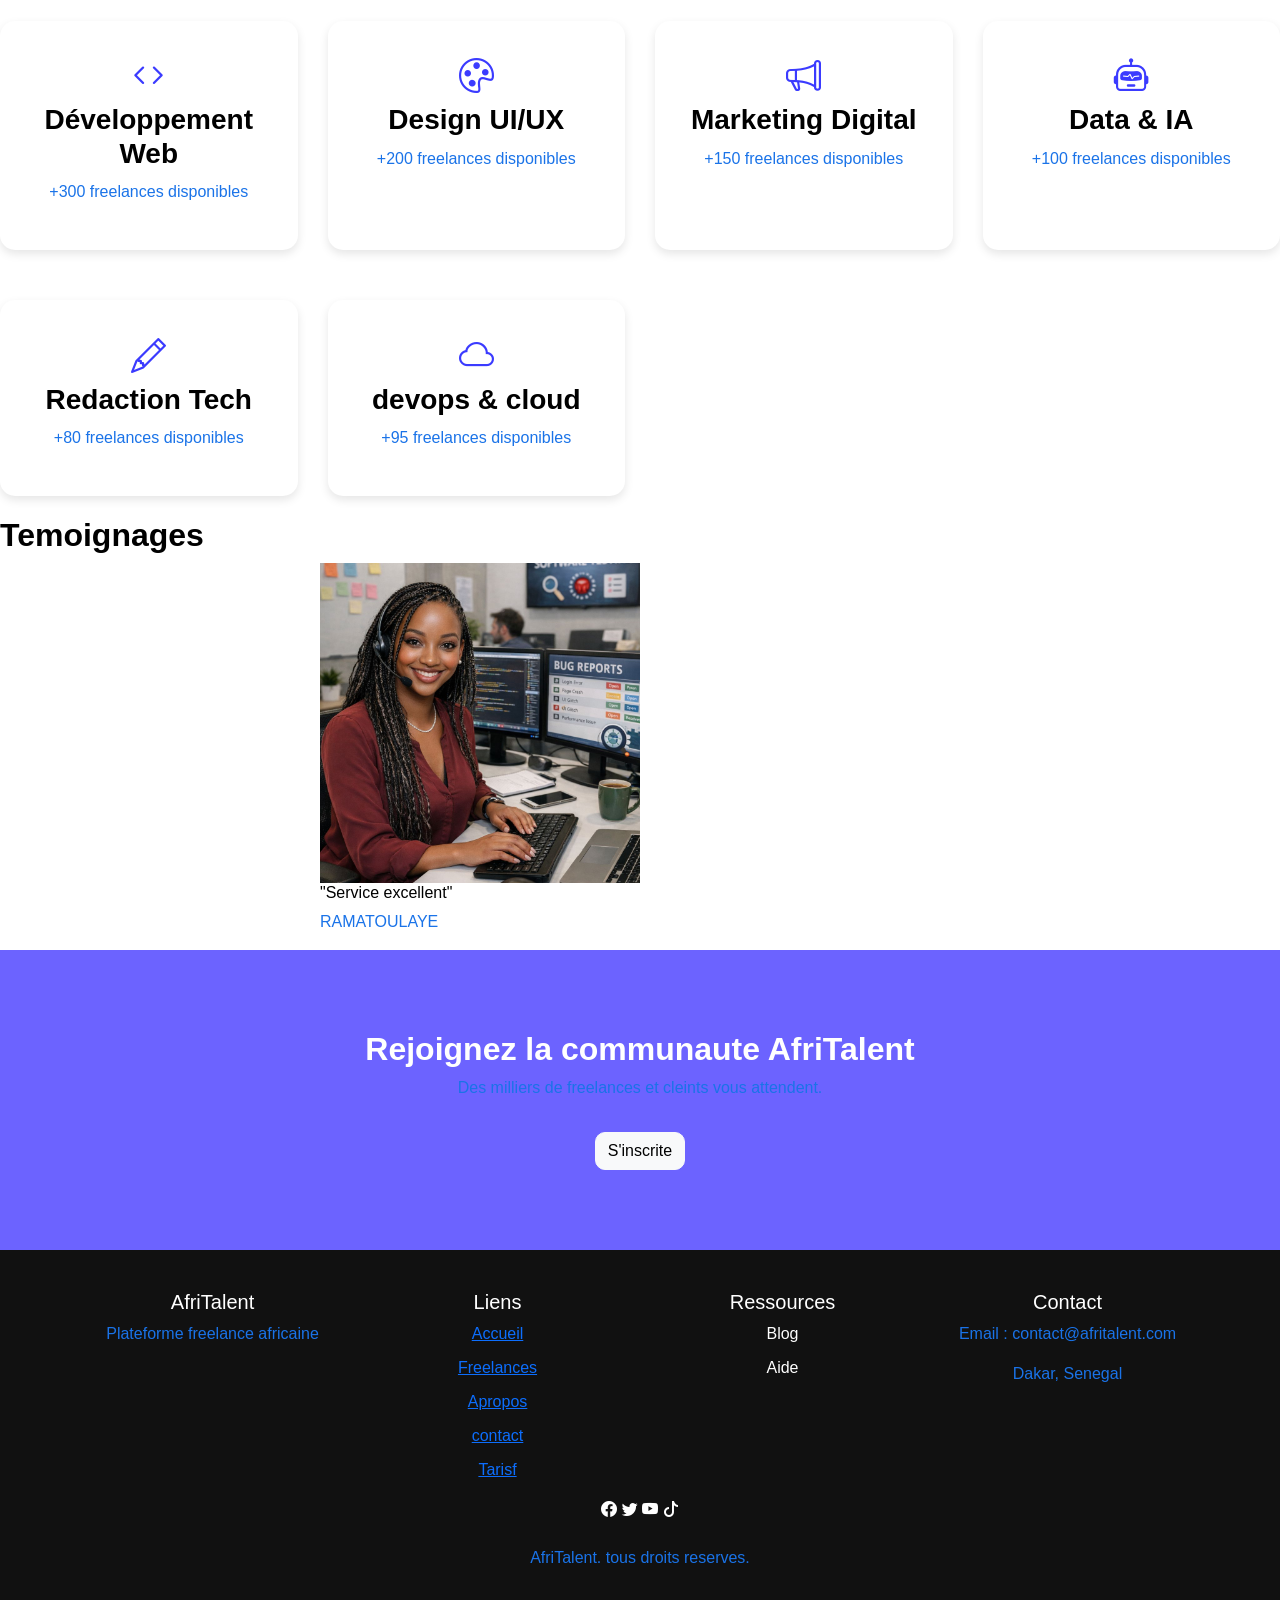
==== commit c614b652: "Finalisation : corrections responsive, optimisation du code et commentaires" ====
--- a/index.html
+++ b/index.html
@@ -15,7 +15,6 @@
 
 <body>
     <header>
-        <nav id="navbar" class="navbar navbar-expand">
             <div class="container">
                 <a class="navbar-brand" href="index.html"></a>
 
@@ -25,12 +24,12 @@
 
                 </button>
 
-        </nav>
+        
         <nav id="navbar1" class=" navbar navbar-expand-lg fixed-top">
 
             <div class="container">
                 <a class="navbar-brand" href="index.html"> <img src="images/Logo.png" width="40" alt="Logo AfriTalent"
-                        class="Logo" href="#">AfriTalent</a>
+                        class="Logo" alt="#">AfriTalent</a>
 
             </div>
             <div class="collapse navbar-collapse w-75" id="menu">
@@ -39,7 +38,7 @@
                     <li class="nav-item"><a class="nav-link" href="index.html">Accueil</a></li>
                     <li class="nav-item"><a class="nav-link" href="freelances.html">freelances</a></li>
                     <li class="nav-item"><a class="nav-link" href="tarisf.html">Tarisf</a></li>
-                    <li class="nav-item"><a class="nav-link" href="about.html">A propos</a></li>
+                    <li class="nav-item"><a class="nav-link" href="about.html">Apropos</a></li>
                     <li class="nav-item"><a class="nav-link" href="contact..html">Contact</a></li>
                     <li class="nav-item ms-lg-3">
                         <button id="darkModeBtn"  class="btn btn-sm btn-outline-secondary">🌙</button>
@@ -47,7 +46,7 @@
                 </ul>
             </div>
             <li class="nav-item ms-lg-3">
-                <a class="btn btn-primary rounded-pill px-4" href="#">Rejoindre AfriTalent</a>
+                <a class="btn btn-primary rounded-pill px-4" alt="#">Rejoindre AfriTalent</a>
             </li>
             </div>
         </nav>
@@ -296,7 +295,7 @@
                     <p>Email : contact@afritalent.com</p>
                     <p>Dakar, Senegal</p>
                 
-
+                </div>
                 
                 <div>
                     <i class="bi bi-facebook"><i class="fa-brands fa-facebook"></i></i>
@@ -315,7 +314,7 @@
                 <span id="year"></span> AfriTalent. tous droits reserves.
             
        </div>
-       </div>
+       
        </div>
        </div>
        
--- a/css/style.css
+++ b/css/style.css
@@ -136,6 +136,13 @@
     object-fit: cover;
     border-radius: 10px;
 }
+
+/* Question */
+
+.collapse{
+    display: block;
+}
+
 
 /* temoignages */
 
